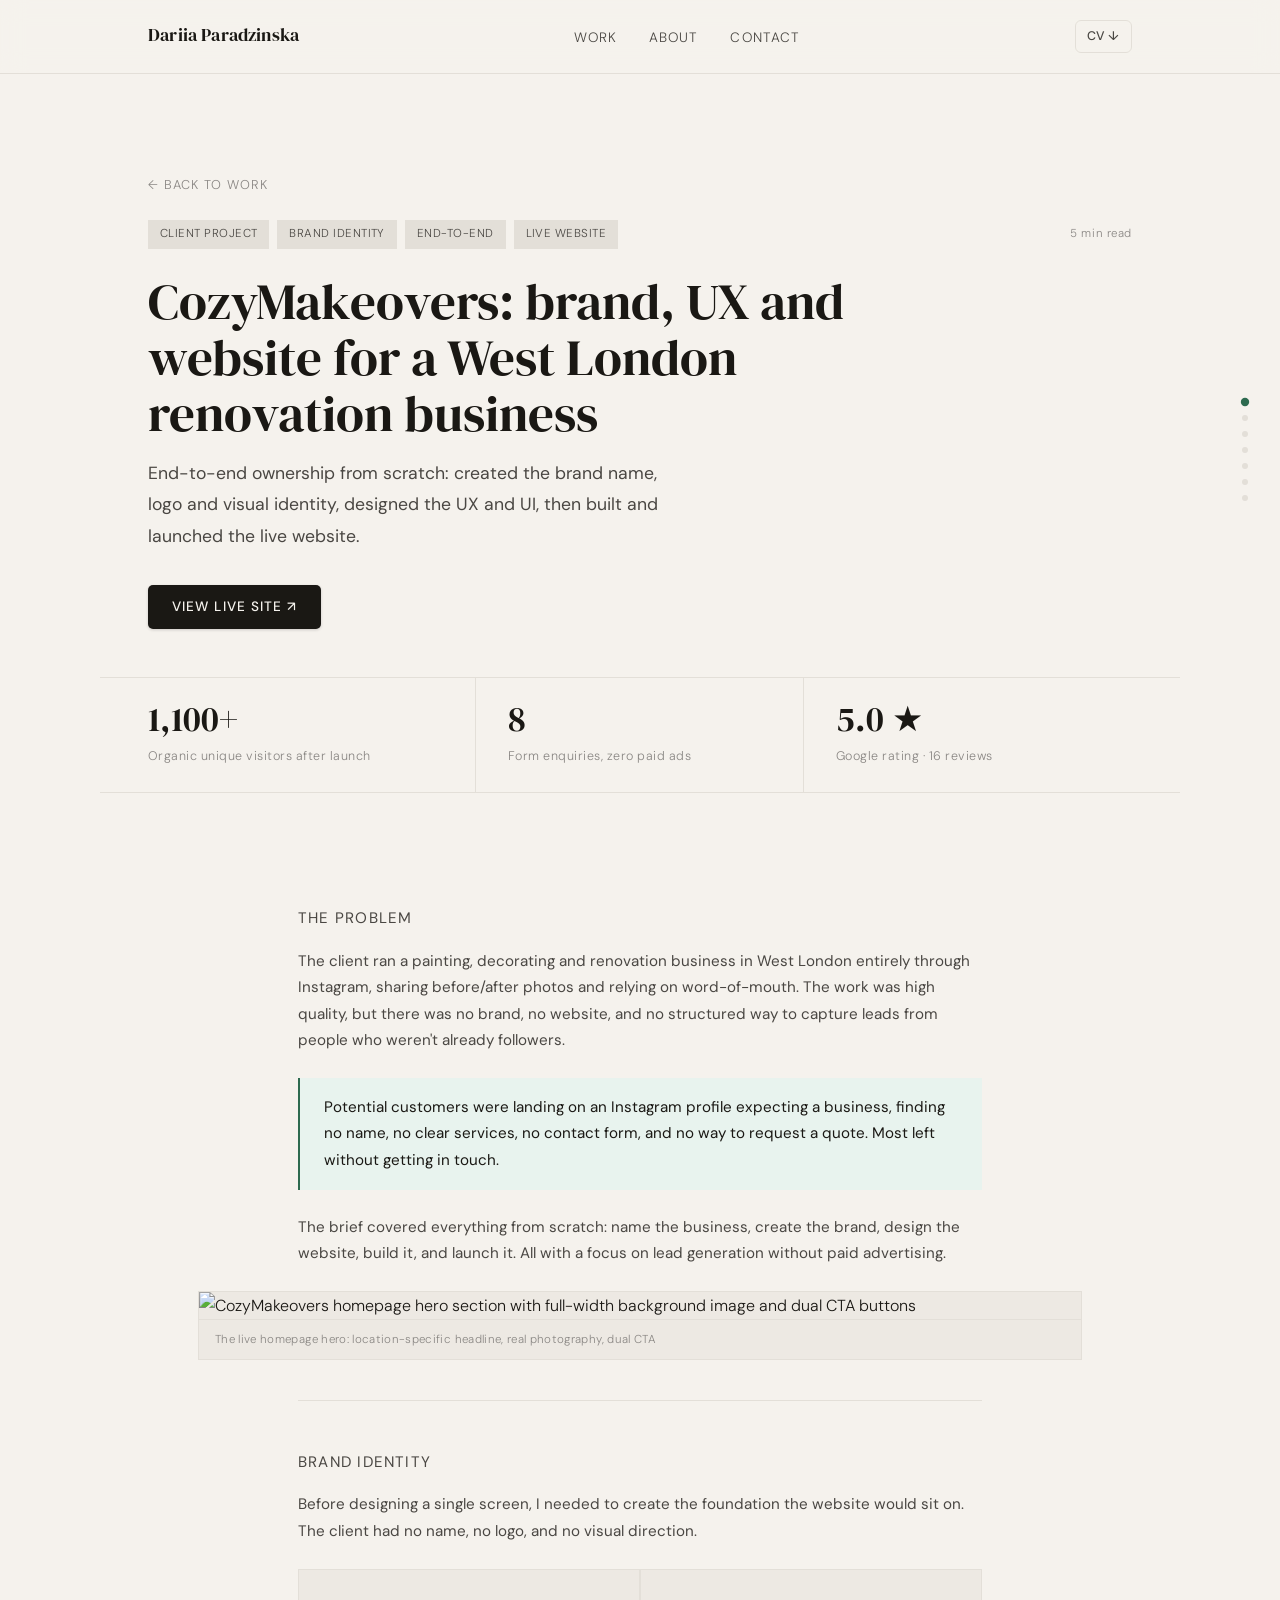
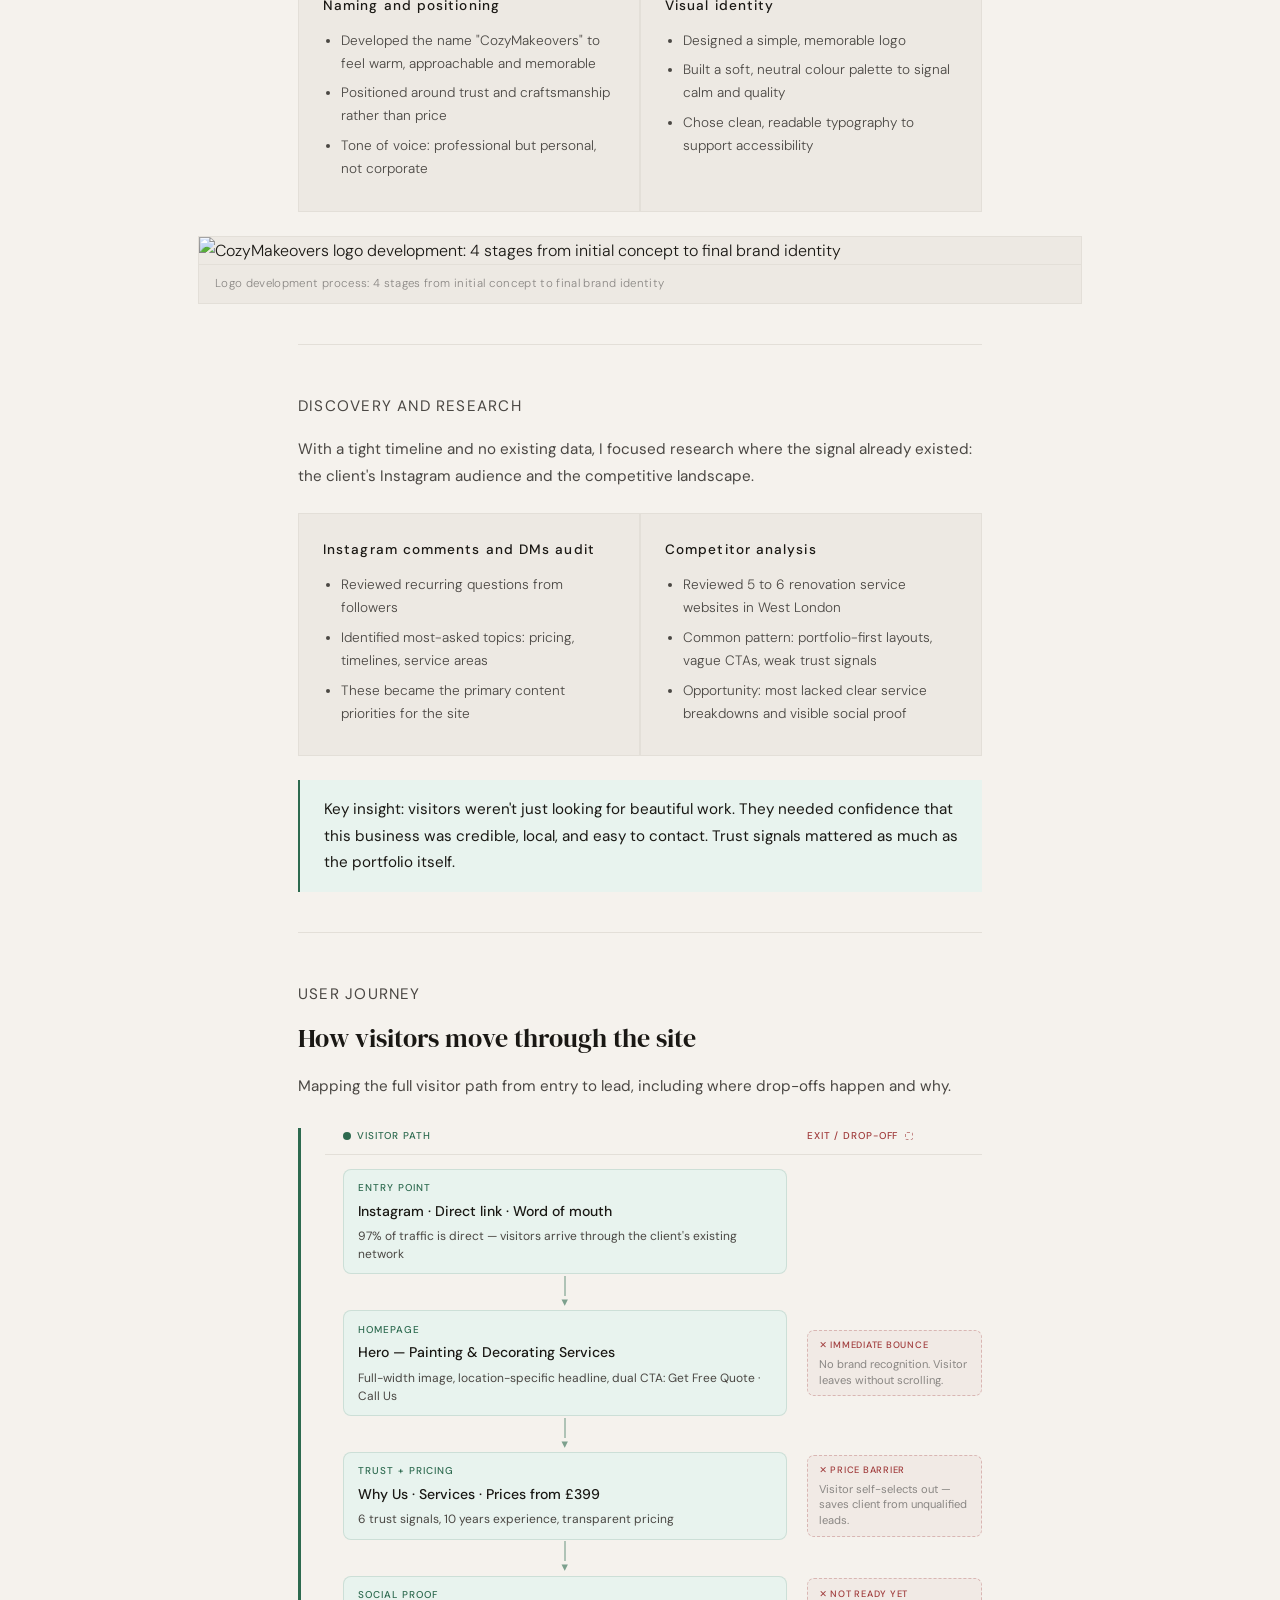
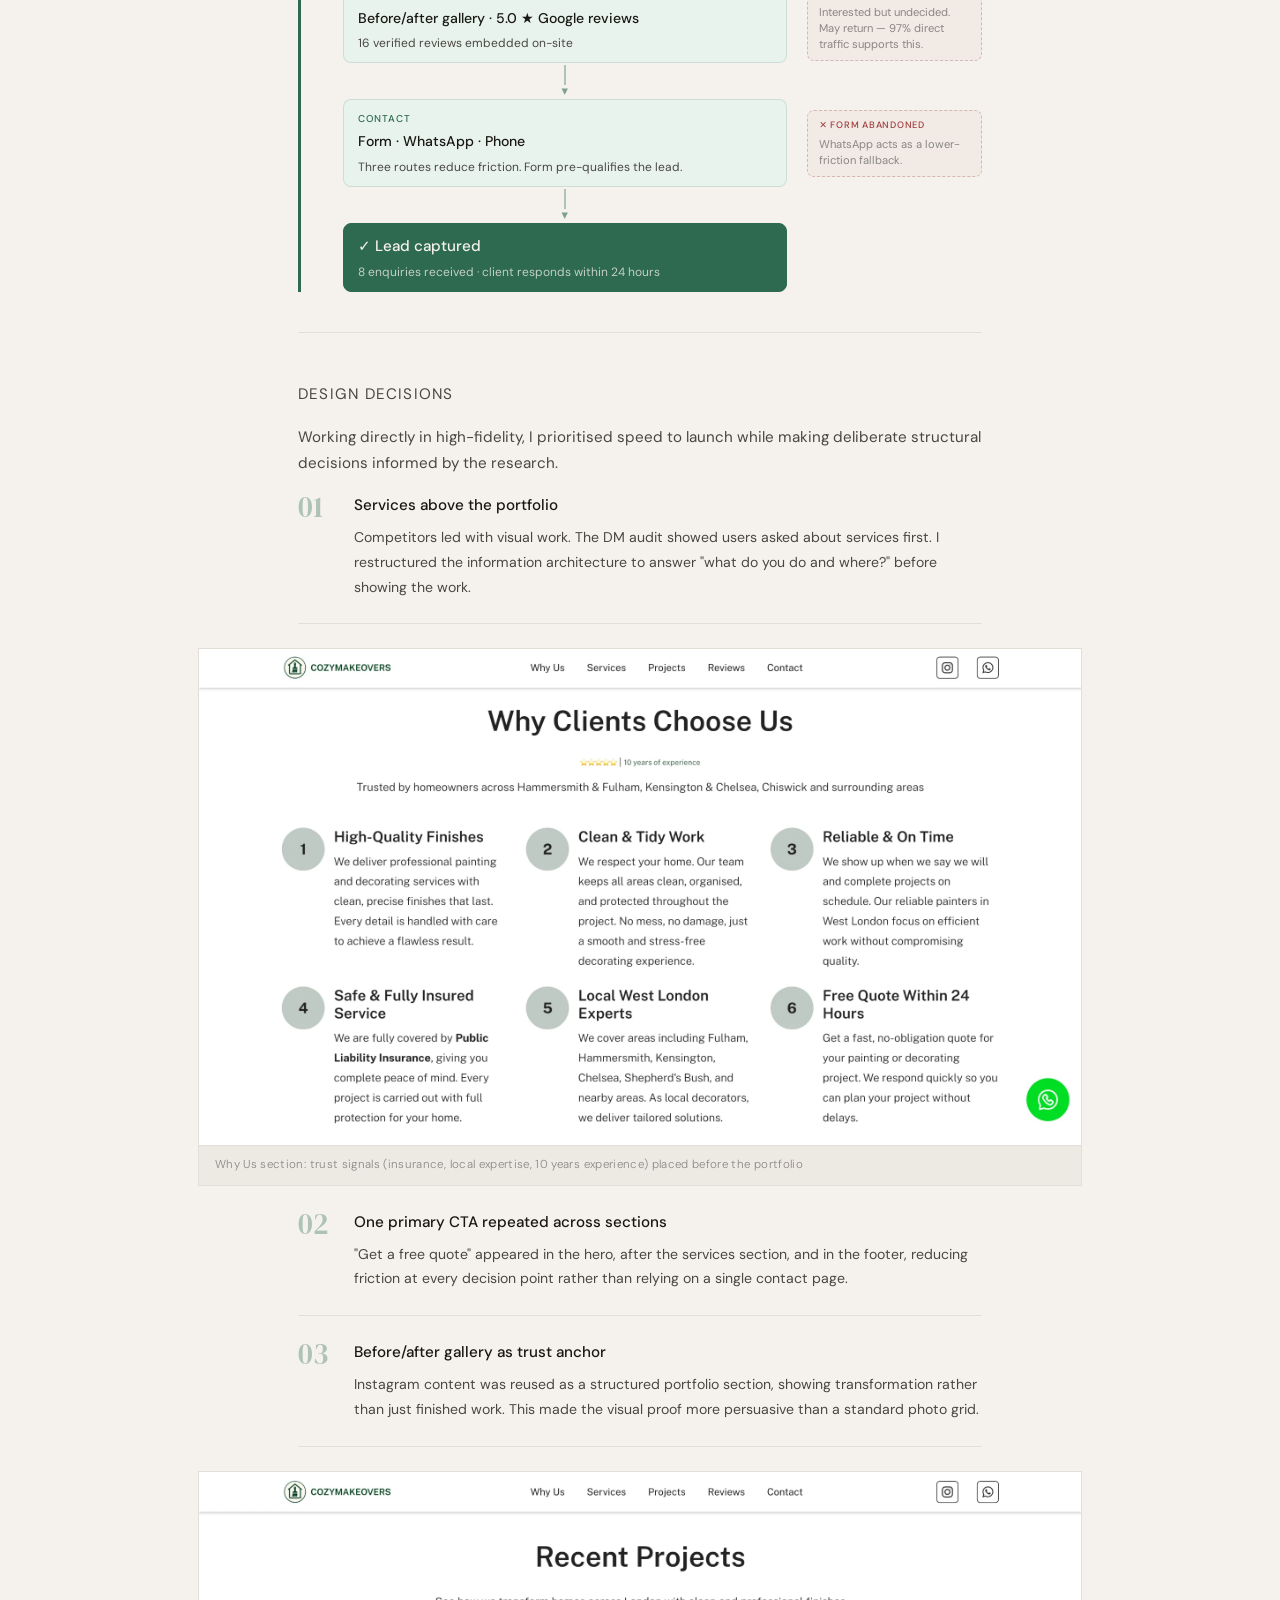
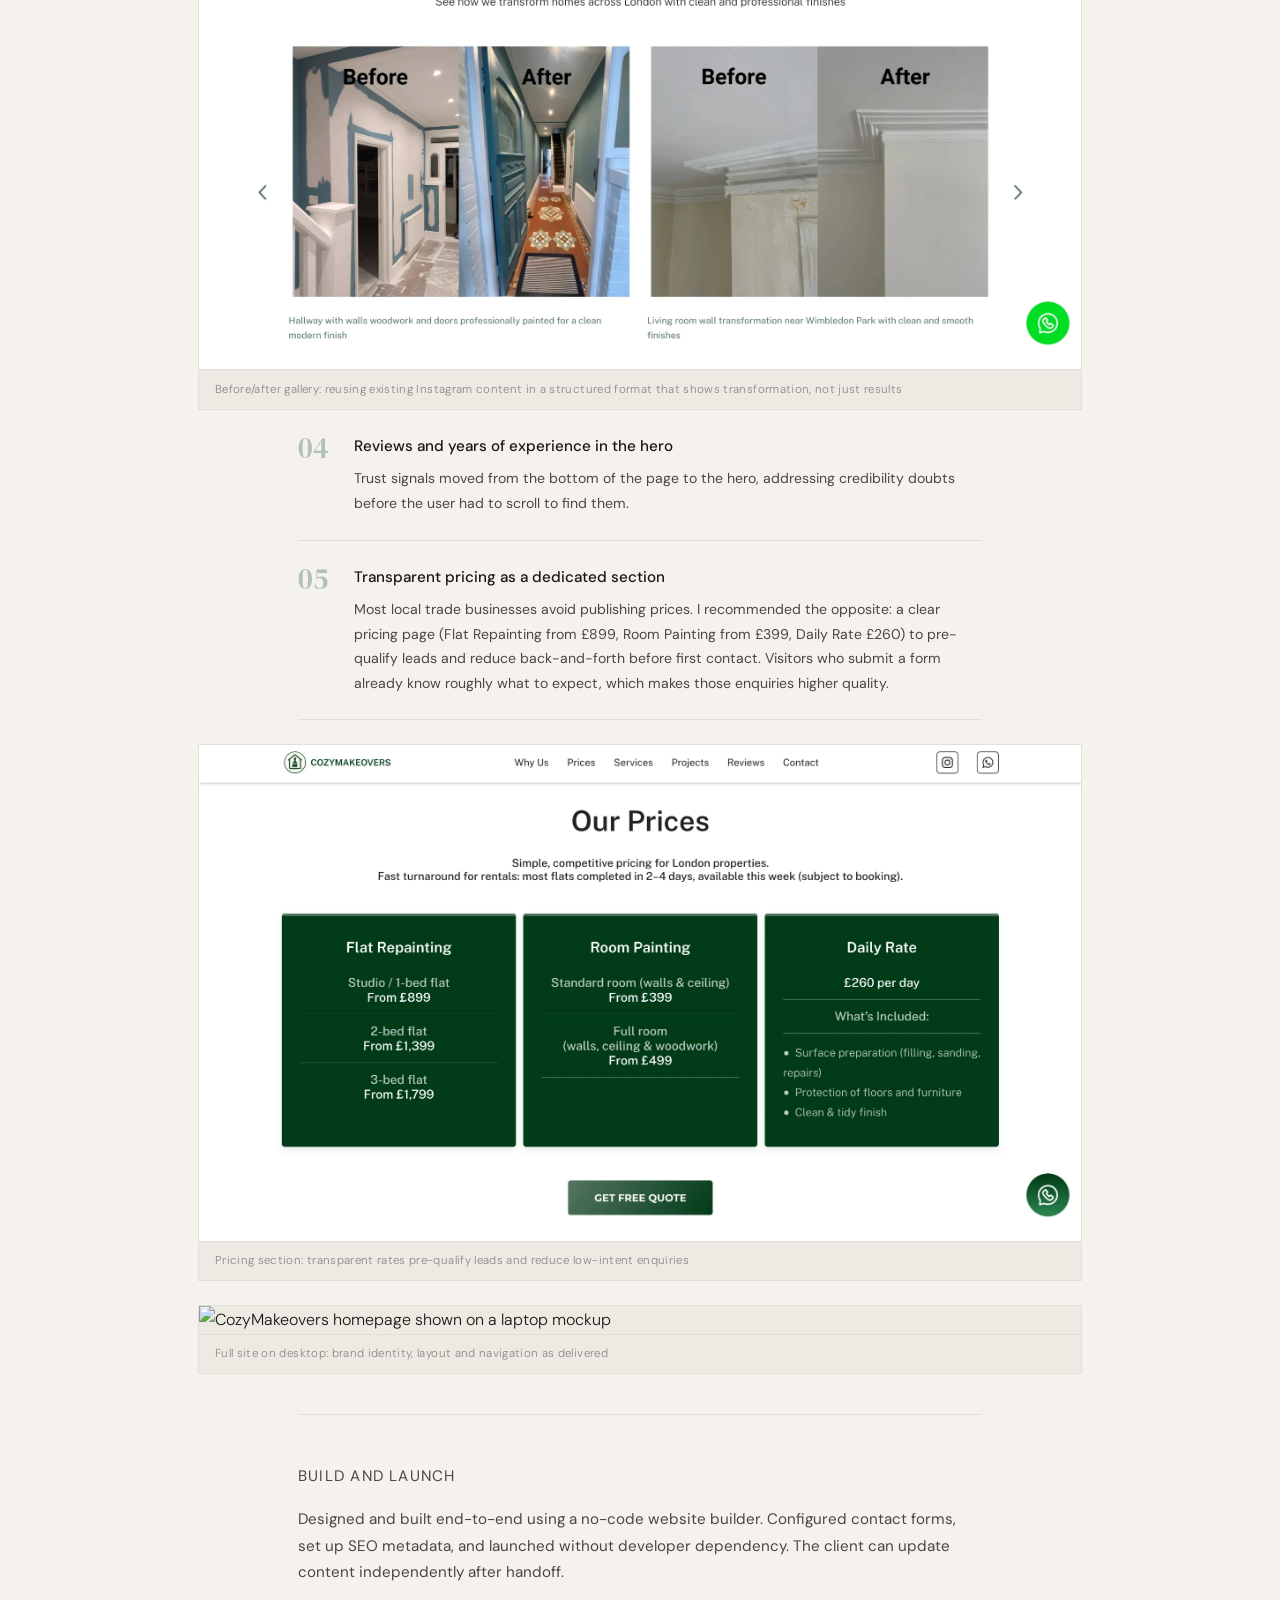
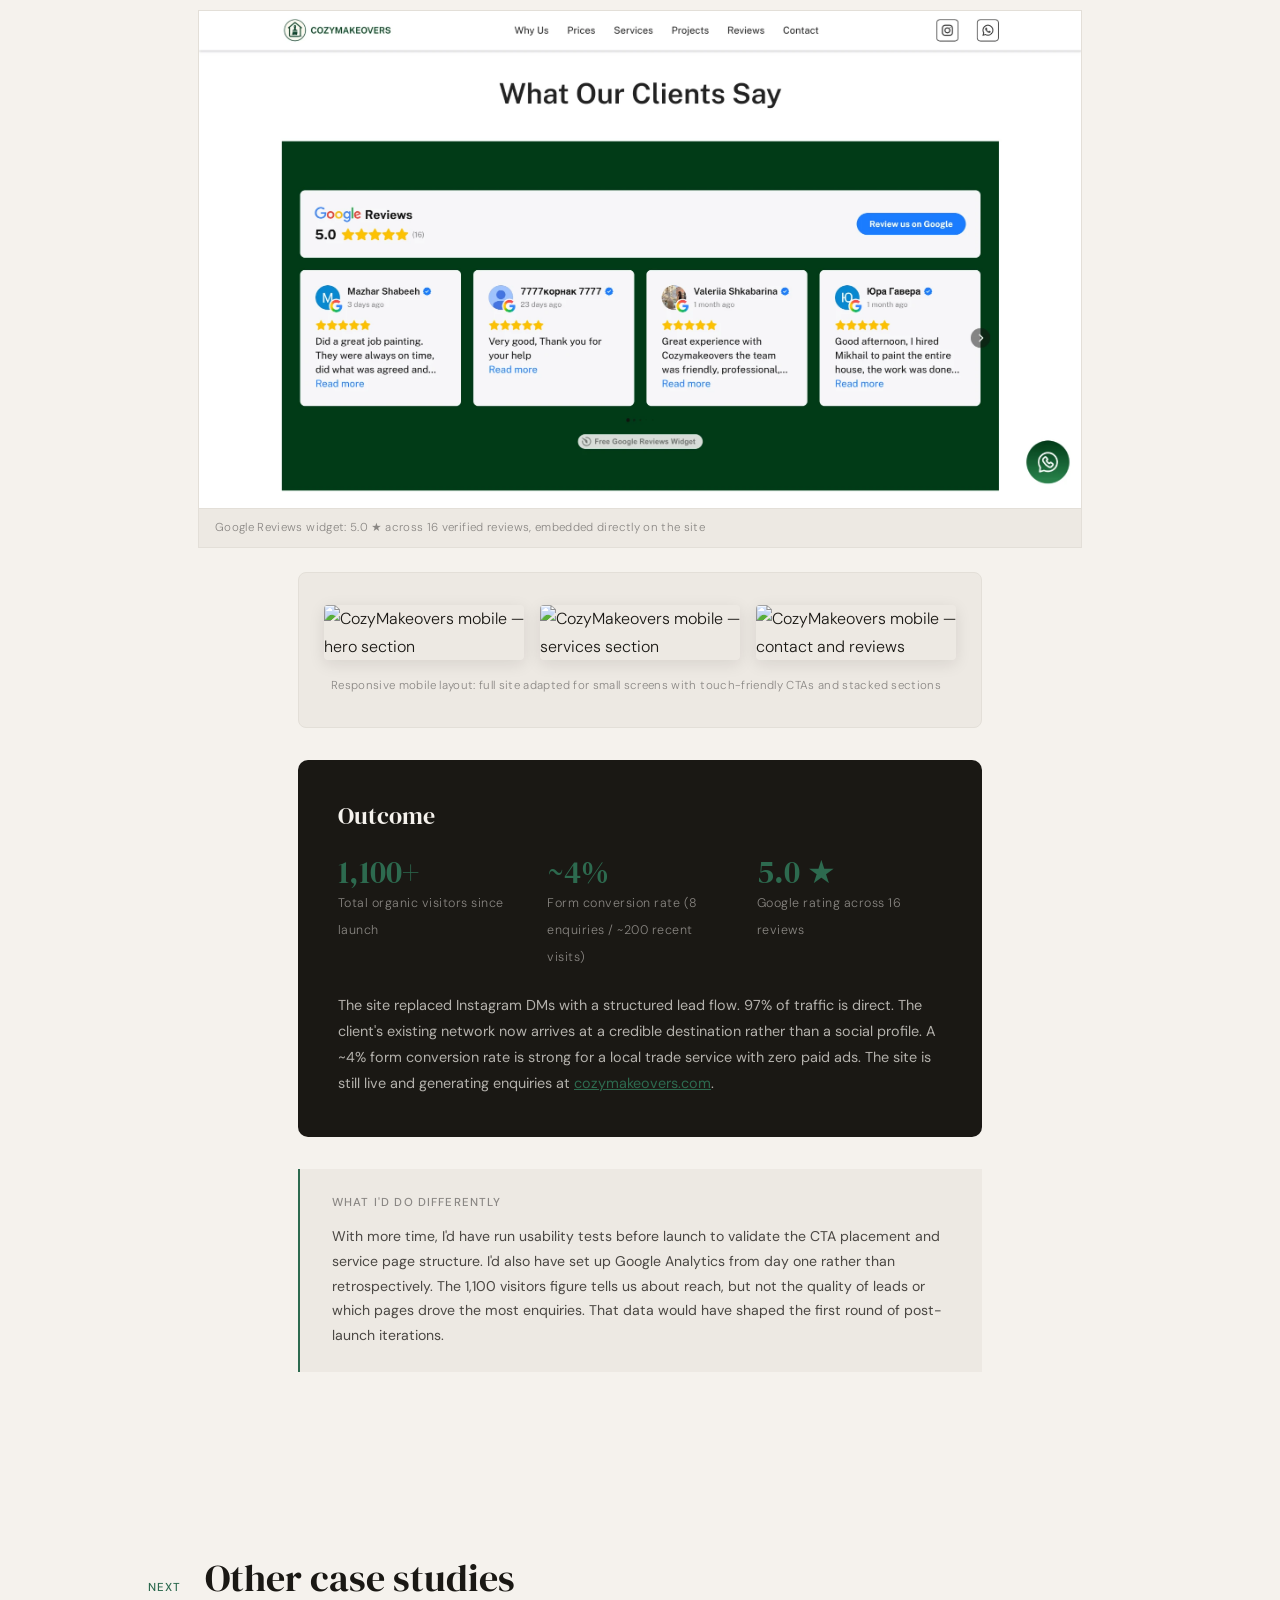
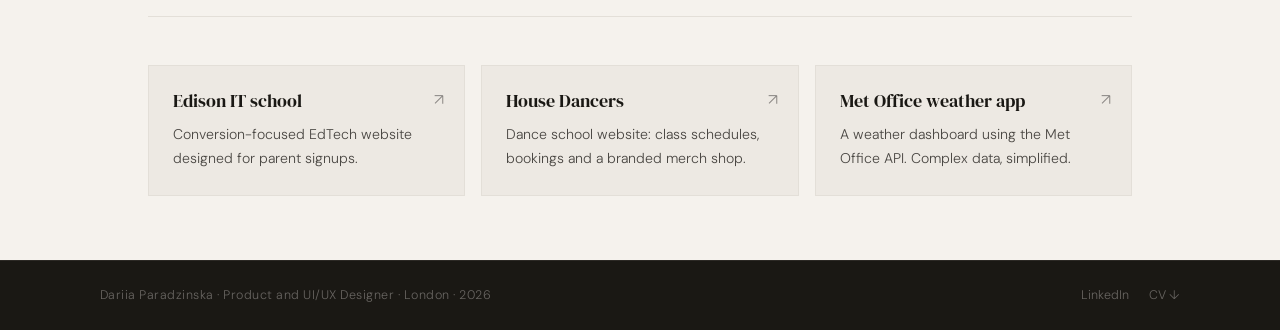
==== projects/cozymakeovers.html @ b2b270d3 "Initial commit" ====
<!doctype html>
<html lang="en">
  <head>
    <meta charset="UTF-8" />
    <meta name="viewport" content="width=device-width, initial-scale=1.0" />
    <meta
      name="description"
      content="Case study for CozyMakeovers: brand identity, UX, UI, and live website for a West London renovation business."
    />
    <title>CozyMakeovers · Dariia Paradzinska</title>
    <meta property="og:type" content="article" />
    <meta
      property="og:url"
      content="https://dariiaparadzinska.com/projects/cozymakeovers.html"
    />
    <meta property="og:title" content="CozyMakeovers · Dariia Paradzinska" />
    <meta
      property="og:description"
      content="Brand identity, UX and live website for a West London renovation business. 1,100+ organic visitors, 8 enquiries, zero paid ads."
    />
    <meta
      property="og:image"
      content="https://dariiaparadzinska.com/assets/images/cozymakeovers-cover.png"
    />
    <meta name="twitter:card" content="summary_large_image" />
    <meta name="twitter:title" content="CozyMakeovers · Dariia Paradzinska" />
    <meta
      name="twitter:description"
      content="Brand identity, UX and live website for a West London renovation business. 1,100+ organic visitors, 8 enquiries, zero paid ads."
    />
    <meta
      name="twitter:image"
      content="https://dariiaparadzinska.com/assets/images/cozymakeovers-cover.png"
    />
    <link
      rel="preload"
      href="../assets/fonts/DMSans-Variable.ttf"
      as="font"
      type="font/ttf"
      crossorigin
    />
    <link
      rel="preload"
      href="../assets/fonts/DMSerifDisplay-Regular.ttf"
      as="font"
      type="font/ttf"
      crossorigin
    />
    <link rel="icon" href="../assets/favicon.svg" type="image/svg+xml" />
    <link rel="stylesheet" href="../styles.css" />
  </head>
  <body>
    <div class="nav-shell">
      <nav>
        <a href="../index.html" class="nav-name">Dariia Paradzinska</a>
        <ul class="nav-links">
          <li><a href="../index.html#work">Work</a></li>
          <li><a href="../index.html#about">About</a></li>
          <li><a href="../index.html#contact">Contact</a></li>
        </ul>
        <a href="../assets/Dariia_Paradzinska_CV.pdf" class="nav-cv" download
          >CV ↓</a
        >
        <button class="nav-burger" aria-label="Open menu" aria-expanded="false">
          <span></span><span></span><span></span>
        </button>
      </nav>
      <div class="nav-mobile-menu" aria-hidden="true">
        <a href="../index.html#work">Work</a>
        <a href="../index.html#about">About</a>
        <a href="../index.html#contact">Contact</a>
        <a href="../assets/Dariia_Paradzinska_CV.pdf" download>CV ↓</a>
      </div>
    </div>
    <main>
      <div class="cs-hero">
        <a class="cs-back" href="../index.html#work">← Back to work</a>
        <div class="cs-tags">
          <span class="cs-tag">Client project</span
          ><span class="cs-tag">Brand identity</span
          ><span class="cs-tag">End-to-end</span
          ><span class="cs-tag">Live website</span
          ><span class="cs-read-time">5 min read</span>
        </div>
        <h1>
          CozyMakeovers: brand, UX and website for a West London renovation
          business
        </h1>
        <p class="cs-subtitle">
          End-to-end ownership from scratch: created the brand name, logo and
          visual identity, designed the UX and UI, then built and launched the
          live website.
        </p>
        <div class="page-actions" style="margin-top: 1.5rem">
          <a
            href="https://cozymakeovers.com"
            class="btn btn-primary"
            target="_blank"
            rel="noreferrer"
            >View live site ↗</a
          >
        </div>
      </div>
      <div class="cs-metrics">
        <div class="cs-metric">
          <span class="cs-metric-val">1,100+</span
          ><span class="cs-metric-lab"
            >Organic unique visitors after launch</span
          >
        </div>
        <div class="cs-metric">
          <span class="cs-metric-val">8</span
          ><span class="cs-metric-lab">Form enquiries, zero paid ads</span>
        </div>
        <div class="cs-metric">
          <span class="cs-metric-val">5.0 ★</span
          ><span class="cs-metric-lab">Google rating · 16 reviews</span>
        </div>
      </div>
      <div class="cs-progress">
        <div
          class="cs-progress-dot active"
          data-target="cs-problem"
          data-label="The problem"
        ></div>
        <div
          class="cs-progress-dot"
          data-target="cs-brand"
          data-label="Brand identity"
        ></div>
        <div
          class="cs-progress-dot"
          data-target="cs-discovery"
          data-label="Discovery"
        ></div>
        <div
          class="cs-progress-dot"
          data-target="cs-journey"
          data-label="User journey"
        ></div>
        <div
          class="cs-progress-dot"
          data-target="cs-decisions"
          data-label="Design decisions"
        ></div>
        <div
          class="cs-progress-dot"
          data-target="cs-build"
          data-label="Build"
        ></div>
        <div
          class="cs-progress-dot"
          data-target="cs-outcome"
          data-label="Outcome"
        ></div>
      </div>

      <div class="cs-body">
        <p id="cs-problem" class="cs-section-label">The problem</p>
        <p>
          The client ran a painting, decorating and renovation business in West
          London entirely through Instagram, sharing before/after photos and
          relying on word-of-mouth. The work was high quality, but there was no
          brand, no website, and no structured way to capture leads from people
          who weren't already followers.
        </p>
        <div class="callout">
          <p>
            Potential customers were landing on an Instagram profile expecting a
            business, finding no name, no clear services, no contact form, and
            no way to request a quote. Most left without getting in touch.
          </p>
        </div>
        <p>
          The brief covered everything from scratch: name the business, create
          the brand, design the website, build it, and launch it. All with a
          focus on lead generation without paid advertising.
        </p>
        <figure class="case-study-image">
          <img
            src="../assets/images/cozymakeovers-hero.png"
            loading="lazy"
            alt="CozyMakeovers homepage hero section with full-width background image and dual CTA buttons"
          />
          <figcaption>
            The live homepage hero: location-specific headline, real
            photography, dual CTA
          </figcaption>
        </figure>
        <hr class="cs-divider" />
        <p id="cs-brand" class="cs-section-label">Brand identity</p>
        <p>
          Before designing a single screen, I needed to create the foundation
          the website would sit on. The client had no name, no logo, and no
          visual direction.
        </p>
        <div class="cs-two-col">
          <div class="cs-mini">
            <h4>Naming and positioning</h4>
            <ul>
              <li>
                Developed the name "CozyMakeovers" to feel warm, approachable
                and memorable
              </li>
              <li>
                Positioned around trust and craftsmanship rather than price
              </li>
              <li>Tone of voice: professional but personal, not corporate</li>
            </ul>
          </div>
          <div class="cs-mini">
            <h4>Visual identity</h4>
            <ul>
              <li>Designed a simple, memorable logo</li>
              <li>
                Built a soft, neutral colour palette to signal calm and quality
              </li>
              <li>Chose clean, readable typography to support accessibility</li>
            </ul>
          </div>
        </div>
        <figure class="case-study-image">
          <img
            src="../assets/images/cozymakeovers-brand.png"
            loading="lazy"
            alt="CozyMakeovers logo development: 4 stages from initial concept to final brand identity"
          />
          <figcaption>
            Logo development process: 4 stages from initial concept to final
            brand identity
          </figcaption>
        </figure>
        <hr class="cs-divider" />
        <p id="cs-discovery" class="cs-section-label">Discovery and research</p>
        <p>
          With a tight timeline and no existing data, I focused research where
          the signal already existed: the client's Instagram audience and the
          competitive landscape.
        </p>
        <div class="cs-two-col">
          <div class="cs-mini">
            <h4>Instagram comments and DMs audit</h4>
            <ul>
              <li>Reviewed recurring questions from followers</li>
              <li>
                Identified most-asked topics: pricing, timelines, service areas
              </li>
              <li>These became the primary content priorities for the site</li>
            </ul>
          </div>
          <div class="cs-mini">
            <h4>Competitor analysis</h4>
            <ul>
              <li>
                Reviewed 5 to 6 renovation service websites in West London
              </li>
              <li>
                Common pattern: portfolio-first layouts, vague CTAs, weak trust
                signals
              </li>
              <li>
                Opportunity: most lacked clear service breakdowns and visible
                social proof
              </li>
            </ul>
          </div>
        </div>
        <div class="callout">
          <p>
            Key insight: visitors weren't just looking for beautiful work. They
            needed confidence that this business was credible, local, and easy
            to contact. Trust signals mattered as much as the portfolio itself.
          </p>
        </div>
        <hr class="cs-divider" />
        <p id="cs-journey" class="cs-section-label">User journey</p>
        <h2>How visitors move through the site</h2>
        <p>
          Mapping the full visitor path from entry to lead, including where
          drop-offs happen and why.
        </p>

        <div class="flow-compact">
          <div class="flow-legend">
            <span class="flow-legend-pos">Visitor path</span>
            <span class="flow-legend-neg">Exit / drop-off</span>
          </div>

          <!-- 1. Entry -->
          <div class="flow-node">
            <div class="flow-node-main">
              <span class="flow-node-tag">Entry point</span>
              <h4>Instagram · Direct link · Word of mouth</h4>
              <p>
                97% of traffic is direct — visitors arrive through the client's
                existing network
              </p>
            </div>
            <div></div>
          </div>

          <div class="flow-connector">
            <div class="flow-connector-inner">
              <div class="fc-line"></div>
              <span class="fc-chevron">▾</span>
            </div>
            <div></div>
          </div>

          <!-- 2. Homepage -->
          <div class="flow-node">
            <div class="flow-node-main">
              <span class="flow-node-tag">Homepage</span>
              <h4>Hero — Painting &amp; Decorating Services</h4>
              <p>
                Full-width image, location-specific headline, dual CTA: Get Free
                Quote · Call Us
              </p>
            </div>
            <div class="flow-node-exit">
              <span class="flow-exit-tag">✕ Immediate bounce</span>
              <p>No brand recognition. Visitor leaves without scrolling.</p>
            </div>
          </div>

          <div class="flow-connector">
            <div class="flow-connector-inner">
              <div class="fc-line"></div>
              <span class="fc-chevron">▾</span>
            </div>
            <div></div>
          </div>

          <!-- 3. Trust + Pricing -->
          <div class="flow-node">
            <div class="flow-node-main">
              <span class="flow-node-tag">Trust + Pricing</span>
              <h4>Why Us · Services · Prices from £399</h4>
              <p>6 trust signals, 10 years experience, transparent pricing</p>
            </div>
            <div class="flow-node-exit">
              <span class="flow-exit-tag">✕ Price barrier</span>
              <p>
                Visitor self-selects out — saves client from unqualified leads.
              </p>
            </div>
          </div>

          <div class="flow-connector">
            <div class="flow-connector-inner">
              <div class="fc-line"></div>
              <span class="fc-chevron">▾</span>
            </div>
            <div></div>
          </div>

          <!-- 4. Social proof -->
          <div class="flow-node">
            <div class="flow-node-main">
              <span class="flow-node-tag">Social proof</span>
              <h4>Before/after gallery · 5.0 ★ Google reviews</h4>
              <p>16 verified reviews embedded on-site</p>
            </div>
            <div class="flow-node-exit">
              <span class="flow-exit-tag">✕ Not ready yet</span>
              <p>
                Interested but undecided. May return — 97% direct traffic
                supports this.
              </p>
            </div>
          </div>

          <div class="flow-connector">
            <div class="flow-connector-inner">
              <div class="fc-line"></div>
              <span class="fc-chevron">▾</span>
            </div>
            <div></div>
          </div>

          <!-- 5. Contact -->
          <div class="flow-node">
            <div class="flow-node-main">
              <span class="flow-node-tag">Contact</span>
              <h4>Form · WhatsApp · Phone</h4>
              <p>Three routes reduce friction. Form pre-qualifies the lead.</p>
            </div>
            <div class="flow-node-exit">
              <span class="flow-exit-tag">✕ Form abandoned</span>
              <p>WhatsApp acts as a lower-friction fallback.</p>
            </div>
          </div>

          <div class="flow-connector">
            <div class="flow-connector-inner">
              <div class="fc-line"></div>
              <span class="fc-chevron">▾</span>
            </div>
            <div></div>
          </div>

          <!-- Success -->
          <div class="flow-node fn-success">
            <div class="flow-node-main">
              <h4>✓ Lead captured</h4>
              <p>8 enquiries received · client responds within 24 hours</p>
            </div>
            <div></div>
          </div>
        </div>
        <hr class="cs-divider" />
        <p id="cs-decisions" class="cs-section-label">Design decisions</p>
        <p>
          Working directly in high-fidelity, I prioritised speed to launch while
          making deliberate structural decisions informed by the research.
        </p>
        <div class="decision-block">
          <span class="dec-num">01</span>
          <div class="dec-content">
            <h4>Services above the portfolio</h4>
            <p>
              Competitors led with visual work. The DM audit showed users asked
              about services first. I restructured the information architecture
              to answer "what do you do and where?" before showing the work.
            </p>
          </div>
        </div>
        <figure class="case-study-image">
          <img
            src="../assets/images/cozymakeovers-whyus.png"
            loading="lazy"
            alt="CozyMakeovers Why Clients Choose Us section showing 6 trust points"
          />
          <figcaption>
            Why Us section: trust signals (insurance, local expertise, 10 years
            experience) placed before the portfolio
          </figcaption>
        </figure>
        <div class="decision-block">
          <span class="dec-num">02</span>
          <div class="dec-content">
            <h4>One primary CTA repeated across sections</h4>
            <p>
              "Get a free quote" appeared in the hero, after the services
              section, and in the footer, reducing friction at every decision
              point rather than relying on a single contact page.
            </p>
          </div>
        </div>
        <div class="decision-block">
          <span class="dec-num">03</span>
          <div class="dec-content">
            <h4>Before/after gallery as trust anchor</h4>
            <p>
              Instagram content was reused as a structured portfolio section,
              showing transformation rather than just finished work. This made
              the visual proof more persuasive than a standard photo grid.
            </p>
          </div>
        </div>
        <figure class="case-study-image">
          <img
            src="../assets/images/cozymakeovers-projects.png"
            loading="lazy"
            alt="CozyMakeovers before and after project gallery showing hallway and living room transformations"
          />
          <figcaption>
            Before/after gallery: reusing existing Instagram content in a
            structured format that shows transformation, not just results
          </figcaption>
        </figure>
        <div class="decision-block">
          <span class="dec-num">04</span>
          <div class="dec-content">
            <h4>Reviews and years of experience in the hero</h4>
            <p>
              Trust signals moved from the bottom of the page to the hero,
              addressing credibility doubts before the user had to scroll to
              find them.
            </p>
          </div>
        </div>
        <div class="decision-block">
          <span class="dec-num">05</span>
          <div class="dec-content">
            <h4>Transparent pricing as a dedicated section</h4>
            <p>
              Most local trade businesses avoid publishing prices. I recommended
              the opposite: a clear pricing page (Flat Repainting from £899,
              Room Painting from £399, Daily Rate £260) to pre-qualify leads and
              reduce back-and-forth before first contact. Visitors who submit a
              form already know roughly what to expect, which makes those
              enquiries higher quality.
            </p>
          </div>
        </div>
        <figure class="case-study-image">
          <img
            src="../assets/images/cozymakeovers-pricing.png"
            loading="lazy"
            alt="CozyMakeovers pricing section showing three tiers: Flat Repainting, Room Painting, and Daily Rate"
          />
          <figcaption>
            Pricing section: transparent rates pre-qualify leads and reduce
            low-intent enquiries
          </figcaption>
        </figure>
        <figure class="case-study-image">
          <img
            src="../assets/images/cozymakeovers-cover.png"
            loading="lazy"
            alt="CozyMakeovers homepage shown on a laptop mockup"
          />
          <figcaption>
            Full site on desktop: brand identity, layout and navigation as
            delivered
          </figcaption>
        </figure>
        <hr class="cs-divider" />
        <p id="cs-build" class="cs-section-label">Build and launch</p>
        <p>
          Designed and built end-to-end using a no-code website builder.
          Configured contact forms, set up SEO metadata, and launched without
          developer dependency. The client can update content independently
          after handoff.
        </p>
        <figure class="case-study-image">
          <img
            src="../assets/images/cozymakeovers-reviews.png"
            loading="lazy"
            alt="CozyMakeovers Google Reviews section showing 5.0 stars across 16 reviews"
          />
          <figcaption>
            Google Reviews widget: 5.0 ★ across 16 verified reviews, embedded
            directly on the site
          </figcaption>
        </figure>
        <figure class="mobile-screens">
          <div class="mobile-screens-row">
            <img
              src="../assets/images/cozymakeovers-mobile-1.png"
              loading="lazy"
              alt="CozyMakeovers mobile — hero section"
            />
            <img
              src="../assets/images/cozymakeovers-mobile-2.png"
              loading="lazy"
              alt="CozyMakeovers mobile — services section"
            />
            <img
              src="../assets/images/cozymakeovers-mobile-3.png"
              loading="lazy"
              alt="CozyMakeovers mobile — contact and reviews"
            />
          </div>
          <figcaption>
            Responsive mobile layout: full site adapted for small screens with
            touch-friendly CTAs and stacked sections
          </figcaption>
        </figure>
        <div id="cs-outcome" class="result-block">
          <h3>Outcome</h3>
          <div class="result-grid">
            <div>
              <span class="rg-val">1,100+</span
              ><span class="rg-lab">Total organic visitors since launch</span>
            </div>
            <div>
              <span class="rg-val">~4%</span
              ><span class="rg-lab"
                >Form conversion rate (8 enquiries / ~200 recent visits)</span
              >
            </div>
            <div>
              <span class="rg-val">5.0 ★</span
              ><span class="rg-lab">Google rating across 16 reviews</span>
            </div>
          </div>
          <p>
            The site replaced Instagram DMs with a structured lead flow. 97% of
            traffic is direct. The client's existing network now arrives at a
            credible destination rather than a social profile. A ~4% form
            conversion rate is strong for a local trade service with zero paid
            ads. The site is still live and generating enquiries at
            <a
              href="https://cozymakeovers.com"
              target="_blank"
              rel="noreferrer"
              style="color: var(--accent)"
              >cozymakeovers.com</a
            >.
          </p>
        </div>
        <div class="reflection-block">
          <h4>What I'd do differently</h4>
          <p>
            With more time, I'd have run usability tests before launch to
            validate the CTA placement and service page structure. I'd also have
            set up Google Analytics from day one rather than retrospectively.
            The 1,100 visitors figure tells us about reach, but not the quality
            of leads or which pages drove the most enquiries. That data would
            have shaped the first round of post-launch iterations.
          </p>
        </div>
      </div>

      <div class="page-wrap">
        <div class="section-header">
          <span class="section-num">Next</span>
          <h2>Other case studies</h2>
        </div>
        <div class="project-nav-grid">
          <a class="project-nav-card" href="./edison.html"
            ><h3>Edison IT school</h3>
            <p>
              Conversion-focused EdTech website designed for parent signups.
            </p></a
          >
          <a class="project-nav-card" href="./housedance.html"
            ><h3>House Dancers</h3>
            <p>
              Dance school website: class schedules, bookings and a branded
              merch shop.
            </p></a
          >
          <a class="project-nav-card" href="./weather.html"
            ><h3>Met Office weather app</h3>
            <p>
              A weather dashboard using the Met Office API. Complex data,
              simplified.
            </p></a
          >
        </div>
      </div>
    </main>

    <footer>
      <div class="footer-inner">
        <p>Dariia Paradzinska · Product and UI/UX Designer · London · 2026</p>
        <div class="footer-links">
          <a
            href="https://www.linkedin.com/in/dariia-paradzinska/"
            target="_blank"
            rel="noreferrer"
            >LinkedIn</a
          >
          <a href="../assets/Dariia_Paradzinska_CV.pdf" download>CV ↓</a>
        </div>
      </div>
    </footer>

    <button class="back-to-top" aria-label="Back to top">↑</button>
    <script src="../script.js"></script>
    <script>
      // Case study progress indicator
      const dots = document.querySelectorAll(".cs-progress-dot");

      dots.forEach((dot) => {
        dot.addEventListener("click", () => {
          const target = document.getElementById(dot.dataset.target);
          if (target)
            target.scrollIntoView({ behavior: "smooth", block: "start" });
        });
      });

      const updateProgress = () => {
        const scrollY = window.scrollY + window.innerHeight * 0.35;
        let active = 0;
        dots.forEach((dot, i) => {
          const target = document.getElementById(dot.dataset.target);
          if (
            target &&
            target.getBoundingClientRect().top + window.scrollY <= scrollY
          ) {
            active = i;
          }
        });
        dots.forEach((dot, i) => dot.classList.toggle("active", i === active));
      };

      window.addEventListener("scroll", updateProgress, { passive: true });
      updateProgress();
    </script>
  </body>
</html>
---- styles.css ----
/*
  SELF-HOSTED FONTS — activation steps:
  1. Go to fonts.google.com, download "DM Serif Display" and "DM Sans"
  2. Extract the woff2 files and place them in assets/fonts/:
       DMSerifDisplay-Regular.woff2
       DMSerifDisplay-Italic.woff2
       DMSans[opsz,wght].woff2   (the variable font covers all weights)
  3. Delete the two Google Fonts <link> tags from index.html
  The @font-face rules below are already wired — just add the files.
*/
@font-face {
  font-family: "DM Serif Display";
  src: url("./assets/fonts/DMSerifDisplay-Regular.ttf") format("truetype");
  font-weight: 400;
  font-style: normal;
  font-display: swap;
}
@font-face {
  font-family: "DM Serif Display";
  src: url("./assets/fonts/DMSerifDisplay-Italic.ttf") format("truetype");
  font-weight: 400;
  font-style: italic;
  font-display: swap;
}
@font-face {
  font-family: "DM Sans";
  src: url("./assets/fonts/DMSans-Variable.ttf") format("truetype");
  font-weight: 100 900;
  font-style: normal;
  font-display: swap;
}

*,
*::before,
*::after {
  box-sizing: border-box;
  margin: 0;
  padding: 0;
}

:root {
  --ink: #1a1814;
  --ink-2: #4a4743;
  --ink-3: #8a8784;
  --paper: #f5f2ed;
  --paper-2: #ede9e3;
  --paper-3: #e3dfd8;
  --accent: #2d6a4f;
  --accent-2: #6b3f6e;
  --accent-light: #e8f3ee;
  --accent-2-light: #f4eef4;
  --serif: "DM Serif Display", Georgia, serif;
  --sans: "DM Sans", system-ui, sans-serif;
  --max: 1080px;
  --gap: clamp(1.5rem, 4vw, 3rem);
}

html {
  scroll-behavior: smooth;
}

/* Focus styles — keyboard navigation */
:focus-visible {
  outline: 2px solid var(--accent);
  outline-offset: 3px;
  border-radius: 3px;
}
:focus:not(:focus-visible) {
  outline: none;
}

body {
  font-family: var(--sans);
  background: var(--paper);
  color: var(--ink);
  font-size: 16px;
  line-height: 1.7;
  font-weight: 300;
  overflow-x: hidden;
}

.skip-link {
  position: absolute;
  top: -100%;
  left: 1rem;
  background: var(--ink);
  color: var(--paper);
  padding: 0.5rem 1rem;
  border-radius: 4px;
  font-size: 0.875rem;
  font-weight: 500;
  z-index: 9999;
  text-decoration: none;
  transition: top 0.1s;
}
.skip-link:focus {
  top: 1rem;
}

a {
  color: inherit;
}
img {
  max-width: 100%;
  display: block;
}
code {
  font-family: "Courier New", Courier, monospace;
  font-size: 0.82em;
  background: var(--paper-2);
  border: 1px solid var(--paper-3);
  border-radius: 4px;
  padding: 0.15em 0.45em;
  color: var(--accent);
}

.nav-shell {
  position: sticky;
  top: 0;
  z-index: 100;
  backdrop-filter: blur(12px);
  background: rgba(245, 242, 237, 0.85);
  border-bottom: 1px solid var(--paper-3);
}

nav {
  max-width: var(--max);
  margin: 0 auto;
  padding: 1.25rem var(--gap);
  display: flex;
  justify-content: space-between;
  align-items: center;
  gap: 1rem;
}

.nav-name {
  font-family: var(--serif);
  font-size: 1.1rem;
  color: var(--ink);
  text-decoration: none;
  letter-spacing: 0.01em;
}

.nav-links {
  display: flex;
  gap: 2rem;
  list-style: none;
}

.nav-links a {
  font-size: 0.85rem;
  color: var(--ink-2);
  text-decoration: none;
  letter-spacing: 0.08em;
  text-transform: uppercase;
  transition: color 0.2s;
}

.nav-links a:hover,
.nav-links a[aria-current="page"],
.nav-links a.active {
  color: var(--ink);
  font-weight: 500;
}

.nav-cv {
  font-size: 0.78rem;
  font-weight: 500;
  color: var(--ink-2);
  text-decoration: none;
  letter-spacing: 0.04em;
  text-transform: uppercase;
  border: 1px solid var(--paper-3);
  border-radius: 6px;
  padding: 0.3rem 0.7rem;
  transition:
    color 0.2s,
    border-color 0.2s;
  white-space: nowrap;
}
.nav-cv:hover {
  color: var(--accent);
  border-color: var(--accent);
}

/* Hamburger button */
.nav-burger {
  display: none;
  flex-direction: column;
  justify-content: center;
  gap: 5px;
  width: 32px;
  height: 32px;
  background: none;
  border: none;
  cursor: pointer;
  padding: 4px;
}

.nav-burger span {
  display: block;
  width: 100%;
  height: 1.5px;
  background: var(--ink);
  transition:
    transform 0.22s ease,
    opacity 0.22s ease;
  transform-origin: center;
}

.nav-burger.open span:nth-child(1) {
  transform: translateY(6.5px) rotate(45deg);
}
.nav-burger.open span:nth-child(2) {
  opacity: 0;
}
.nav-burger.open span:nth-child(3) {
  transform: translateY(-6.5px) rotate(-45deg);
}

/* Mobile nav menu */
.nav-mobile-menu {
  display: none;
  flex-direction: column;
  background: rgba(245, 242, 237, 0.98);
  border-top: 1px solid var(--paper-3);
  padding: 1rem var(--gap) 1.5rem;
  gap: 0;
}

.nav-mobile-menu.open {
  display: flex;
}

.nav-mobile-menu a {
  font-size: 1rem;
  color: var(--ink-2);
  text-decoration: none;
  text-transform: uppercase;
  letter-spacing: 0.08em;
  padding: 0.75rem 0;
  border-bottom: 1px solid var(--paper-3);
  transition: color 0.2s;
}

.nav-mobile-menu a:last-child {
  border-bottom: none;
}
.nav-mobile-menu a:hover {
  color: var(--accent);
}

/* Full-width hero wrapper — holds dot grid + cursor glow */
.hero-section {
  max-width: none;
  width: 100%;
  padding-left: 0;
  padding-right: 0;
  position: relative;
  overflow: hidden;
  background-image: radial-gradient(
    circle,
    var(--paper-3) 1px,
    transparent 1px
  );
  background-size: 28px 28px;
}

.hero {
  display: grid;
  grid-template-columns: 1.3fr 1fr;
  max-width: var(--max);
  margin: 0 auto;
  padding: 3rem var(--gap) 3.5rem;
  gap: 4rem;
  align-items: start;
  position: relative;
  z-index: 1;
}

/* Gradient fade from dot grid into the page */
.hero-section::after {
  content: "";
  position: absolute;
  bottom: 0;
  left: 0;
  right: 0;
  height: 100px;
  background: linear-gradient(to bottom, transparent, var(--paper));
  pointer-events: none;
  z-index: 0;
}

.hero-label,
.section-num,
.page-kicker,
.cs-section-label {
  font-size: 0.72rem;
  letter-spacing: 0.08em;
  text-transform: uppercase;
  color: var(--accent);
  font-weight: 500;
}

.hero-label {
  margin-bottom: 1.25rem;
  display: flex;
  align-items: center;
  gap: 0.5rem;
}

.hero-label::before {
  content: "";
  display: inline-block;
  width: 24px;
  height: 1px;
  background: var(--accent);
}

h1,
h2,
h3 {
  font-family: var(--serif);
  font-weight: 400;
  color: var(--ink);
}

h1 {
  font-size: clamp(2.8rem, 5vw, 4.2rem);
  line-height: 1.1;
  margin-bottom: 1.5rem;
}

h1 em {
  font-style: italic;
  color: var(--accent);
}

.hero-desc,
.page-intro,
.work-card p,
.about-right p,
.contact-left p,
.cs-body p,
.cs-mini ul li,
.dec-content p,
.result-block p,
.reflection-block p,
.note {
  color: var(--ink-2);
}

.hero-desc {
  font-size: 1rem;
  font-weight: 400;
  max-width: 460px;
  margin-bottom: 2.5rem;
  line-height: 1.8;
}

.hero-actions,
.page-actions {
  display: flex;
  gap: 1rem;
  flex-wrap: wrap;
  align-items: center;
}

.btn {
  display: inline-block;
  padding: 0.65rem 1.5rem;
  font-family: var(--sans);
  font-size: 0.85rem;
  font-weight: 500;
  letter-spacing: 0.08em;
  text-transform: uppercase;
  text-decoration: none;
  border-radius: 5px;
  transition:
    background 0.2s,
    color 0.2s,
    border-color 0.2s,
    box-shadow 0.2s,
    transform 0.15s;
  cursor: pointer;
  border: none;
}

.btn-primary {
  background: var(--ink);
  color: var(--paper);
  box-shadow: 0 1px 3px rgba(26, 24, 20, 0.18);
}
.btn-primary:hover {
  background: var(--accent);
  box-shadow: 0 4px 16px rgba(45, 106, 79, 0.28);
  transform: translateY(-1px);
}
.btn-primary:active {
  transform: translateY(0);
  box-shadow: 0 1px 3px rgba(26, 24, 20, 0.18);
}

.btn-ghost {
  background: transparent;
  color: var(--ink-2);
  border: 1px solid var(--paper-3);
}
.btn-ghost:hover {
  border-color: var(--ink);
  color: var(--ink);
  background: var(--paper-2);
  transform: translateY(-1px);
}
.btn-ghost:active {
  transform: translateY(0);
  background: var(--paper-3);
}

/* Cursor glow is injected into .hero-section by JS */

/* Cursor glow */
.cursor-glow {
  position: absolute;
  width: 340px;
  height: 340px;
  border-radius: 50%;
  background: radial-gradient(
    circle,
    rgba(120, 170, 140, 0.13),
    transparent 65%
  );
  pointer-events: none;
  transform: translate(-50%, -50%);
  z-index: 0;
  opacity: 0;
  transition: opacity 0.4s ease;
}

/* Tools ticker */
.tools-ticker {
  overflow: hidden;
  width: 100%;
  border: 1px solid var(--paper-3);
  border-radius: 8px;
  background: var(--paper-2);
  padding: 0.65rem 0;
  -webkit-mask-image: linear-gradient(
    to right,
    transparent,
    black 12%,
    black 88%,
    transparent
  );
  mask-image: linear-gradient(
    to right,
    transparent,
    black 12%,
    black 88%,
    transparent
  );
}
.tools-ticker-track {
  display: flex;
  align-items: center;
  gap: 1rem;
  width: max-content;
  animation: tickerScroll 22s linear infinite;
}
.tools-ticker-track span {
  font-size: 0.72rem;
  color: var(--ink-2);
  white-space: nowrap;
  letter-spacing: 0.04em;
}
.tools-ticker-track .t-dot {
  color: var(--accent);
  font-weight: 700;
  font-size: 0.9rem;
}
@keyframes tickerScroll {
  from {
    transform: translateX(0);
  }
  to {
    transform: translateX(-50%);
  }
}

/* Reduced motion */
@media (prefers-reduced-motion: reduce) {
  .tools-ticker-track {
    animation: none;
  }
}

.hero-right {
  display: flex;
  flex-direction: column;
  gap: 1rem;
  position: relative;
  z-index: 1;
  min-width: 0;
  margin-top: 2.5rem;
}
.hero-card {
  background: var(--paper-2);
  border: 1px solid var(--paper-3);
  border-radius: 14px;
  padding: 1.5rem;
  display: flex;
  flex-direction: column;
  gap: 1.25rem;
  will-change: transform;
  transform-style: preserve-3d;
  transition:
    transform 0.7s cubic-bezier(0.23, 1, 0.32, 1),
    box-shadow 0.7s cubic-bezier(0.23, 1, 0.32, 1);
}
.hero-card:hover {
  box-shadow: 0 20px 60px rgba(26, 24, 20, 0.1);
}

.hero-left {
  position: relative;
  z-index: 1;
}

/* Stats block */
.hero-stats-block {
  display: flex;
  flex-direction: column;
  gap: 0;
  padding-bottom: 1.1rem;
  border-bottom: 1px solid var(--paper-3);
}

.hero-stat-item {
  padding: 1rem 0;
  display: flex;
  flex-direction: column;
  gap: 0.4rem;
}

.hero-stat-item + .hero-stat-item {
  border-top: 1px solid var(--paper-3);
}

.stat-plum,
.stat-green {
  color: var(--ink);
}

/* Skill cards */
.skill-cards {
  display: grid;
  grid-template-columns: 1fr 1fr;
  gap: 6px;
}

.skill-card {
  background: var(--paper);
  border: 1px solid var(--paper-3);
  border-radius: 10px;
  padding: 12px 14px;
  transition:
    border-color 0.2s,
    box-shadow 0.2s;
}

.skill-card:hover {
  border-color: var(--ink-3);
  box-shadow: 0 2px 10px rgba(26, 24, 20, 0.06);
}

.skill-icon {
  font-size: 16px;
  color: var(--ink);
  display: block;
  margin-bottom: 7px;
  line-height: 1;
}

.skill-title {
  font-size: 0.78rem;
  font-weight: 500;
  color: var(--ink);
  margin-bottom: 3px;
}

.skill-desc {
  font-size: 0.65rem;
  color: var(--ink-3);
  line-height: 1.5;
  margin: 0;
}

/* Shared small tokens */
.stat-num,
.cs-metric-val,
.rg-val {
  font-family: var(--serif);
  color: var(--ink);
  line-height: 1;
}
.stat-num {
  font-size: 2.2rem;
}
.stat-label,
.cs-metric-lab,
.rg-lab,
.wm-lab,
.contact-link-label,
footer p {
  font-size: 0.78rem;
  color: var(--ink-3);
  letter-spacing: 0.04em;
}

.card-img-placeholder,
.cs-mini,
.avail-card,
.project-nav-card {
  background: var(--paper-2);
  border: 1px solid var(--paper-3);
}

.tool-tag,
.cs-tag {
  font-size: 0.72rem;
  padding: 0.3rem 0.75rem;
  background: var(--paper-3);
  color: var(--ink-2);
  letter-spacing: 0.04em;
  text-transform: uppercase;
}

/* Work tags — dot prefix style (Linear/Raycast) */
.work-tag {
  display: inline-flex;
  align-items: center;
  gap: 5px;
  font-size: 0.68rem;
  font-weight: 400;
  color: var(--ink-2);
  background: var(--paper-2);
  border: 1px solid var(--paper-3);
  padding: 4px 10px;
  border-radius: 20px;
  letter-spacing: 0.01em;
  text-transform: none;
}

.work-tag-dot {
  width: 5px;
  height: 5px;
  border-radius: 50%;
  background: var(--ink-3);
  flex-shrink: 0;
}

.work-tag-dot.accent {
  background: var(--accent);
}

section,
.about-inner,
.contact-inner,
.cs-hero,
.cs-body,
.page-wrap {
  max-width: var(--max);
  margin: 0 auto;
  padding-left: var(--gap);
  padding-right: var(--gap);
}

section {
  padding-top: 5rem;
  padding-bottom: 5rem;
}
.page-wrap {
  padding-top: 6rem;
  padding-bottom: 4rem;
}

.section-header {
  display: flex;
  align-items: baseline;
  gap: 1.5rem;
  margin-bottom: 3rem;
  border-bottom: 1px solid var(--paper-3);
  padding-bottom: 1rem;
}

h2 {
  font-size: clamp(1.8rem, 3vw, 2.5rem);
  line-height: 1.15;
}

h3 {
  font-size: 1.05rem;
  line-height: 1.3;
}

.work-grid {
  display: flex;
  flex-direction: column;
  gap: 3px;
  background: var(--paper-3);
  border: 3px solid var(--paper-3);
  border-radius: 10px;
  overflow: hidden;
}

.work-card {
  background: var(--paper);
  display: flex;
  flex-direction: column;
  text-decoration: none;
  color: inherit;
  position: relative;
  overflow: hidden;
  transition:
    transform 0.2s ease,
    box-shadow 0.2s ease;
}

.work-card:hover {
  transform: translateY(-2px);
  box-shadow:
    0 8px 28px rgba(26, 24, 20, 0.11),
    0 2px 6px rgba(26, 24, 20, 0.06);
  z-index: 1;
}

.card-img-placeholder {
  display: flex;
  flex-direction: column;
  align-items: center;
  justify-content: center;
  gap: 0.4rem;
  padding: 2rem;
  text-align: center;
  min-height: 220px;
  border-bottom: 1.5px solid var(--paper-3);
}

.card-img-wrap {
  position: relative;
  overflow: hidden;
  border-bottom: 1.5px solid var(--paper-3);
  flex-shrink: 0;
}

.card-img {
  width: 100%;
  aspect-ratio: 16 / 9;
  height: auto;
  object-fit: cover;
  object-position: top;
  display: block;
  transition: transform 0.5s ease;
}

.work-card:hover .card-img {
  transform: scale(1.04);
}

/* Hover overlay */
.card-overlay {
  position: absolute;
  inset: 0;
  background: rgba(26, 24, 20, 0.58);
  display: flex;
  align-items: center;
  justify-content: center;
  opacity: 0;
  transition: opacity 0.35s ease;
  pointer-events: none;
}
.card-overlay span {
  color: var(--paper);
  font-size: 0.75rem;
  font-weight: 500;
  letter-spacing: 0.12em;
  text-transform: uppercase;
  transform: translateY(6px);
  transition: transform 0.35s ease;
}
.work-card:hover .card-overlay {
  opacity: 1;
}
.work-card:hover .card-overlay span {
  transform: translateY(0);
}

/* Featured full-width card */
.work-card-featured {
  display: grid;
  grid-template-columns: 1.3fr 1fr;
}
.work-card-featured .card-img-wrap {
  border-bottom: none;
  border-right: 1.5px solid var(--paper-3);
}
.work-card-featured .card-img {
  aspect-ratio: unset;
  height: 100%;
  min-height: 380px;
  object-position: center;
}
.work-card-featured:hover {
  transform: none;
  box-shadow: 0 8px 32px rgba(26, 24, 20, 0.1);
}
.work-card-featured .work-card-body {
  padding: 2rem 2.25rem;
}
.work-card-featured h3 {
  font-size: 1.65rem;
}

/* Sub-grid: 3 smaller cards */
.work-grid-small {
  display: grid;
  grid-template-columns: 1fr 1fr 1fr;
  gap: 3px;
  background: var(--paper-3);
}

/* Stack metrics vertically inside the 3 smaller cards */
.work-grid-small .work-metric {
  flex-direction: column;
  gap: 0.55rem;
}

/* Project-type kicker above h3 */
.work-kicker {
  font-size: 0.68rem;
  font-weight: 500;
  letter-spacing: 0.1em;
  text-transform: uppercase;
  color: var(--accent);
  margin-bottom: -0.1rem;
}

.card-img-placeholder span {
  font-size: 0.8rem;
  color: var(--ink-3);
}
.card-img-hint {
  font-size: 0.7rem !important;
  color: #b6b1ab !important;
  font-family: monospace;
}

.work-card-body {
  padding: 1.5rem 1.75rem;
  display: flex;
  flex-direction: column;
  gap: 0.85rem;
  flex: 1;
}

.work-card-top {
  display: flex;
  justify-content: space-between;
  align-items: flex-start;
}

.work-tags {
  display: flex;
  gap: 0.4rem;
  flex-wrap: wrap;
}
.work-card-aside {
  display: flex;
  flex-direction: column;
  align-items: flex-end;
  gap: 0.2rem;
  flex-shrink: 0;
}
.work-year {
  font-size: 0.68rem;
  color: var(--ink-3);
  letter-spacing: 0.06em;
  line-height: 1;
}
.work-arrow {
  font-size: 1.4rem;
  color: var(--ink-3);
  transition:
    transform 0.2s,
    color 0.2s;
  flex-shrink: 0;
  line-height: 1;
}
.work-card:hover .work-arrow {
  transform: translate(3px, -3px);
  color: var(--accent);
}
.work-card h3 {
  font-size: 1.35rem;
  line-height: 1.25;
}
.work-card p {
  font-size: 0.88rem;
  font-weight: 400;
  line-height: 1.7;
}
.work-metric {
  display: flex;
  gap: 1.25rem;
  flex-wrap: wrap;
  margin-top: auto;
  padding-top: 1rem;
  border-top: 1px solid var(--paper-3);
}
.wm-val {
  font-family: var(--serif);
  font-size: 1.2rem;
  color: var(--accent);
  display: block;
}
.wm-lab {
  display: block;
  font-size: 0.7rem;
  color: var(--ink-3);
  font-weight: 400;
  margin-top: 0.1rem;
}

.about-section {
  background: var(--paper-2);
  /* Override the generic section rule — about uses full-width background */
  max-width: none;
  width: 100%;
  padding-left: 0;
  padding-right: 0;
  padding-top: 0;
  padding-bottom: 0;
}
.about-grid {
  display: grid;
  grid-template-columns: 1.6fr 1fr;
  gap: 4rem;
  align-items: start;
}
.about-inner {
  padding-top: 5rem;
  padding-bottom: 5rem;
}
.about-lead {
  font-family: var(--serif);
  font-size: 1.2rem;
  color: var(--ink);
  line-height: 1.55;
  margin-bottom: 1rem;
  font-weight: 400;
  max-width: 540px;
}
.about-p {
  font-size: 0.9rem;
  font-weight: 400;
  color: var(--ink-2);
  line-height: 1.75;
  margin-bottom: 0.85rem;
  max-width: 540px;
}
.about-p:last-child {
  margin-bottom: 0;
}
.about-right {
  display: flex;
  flex-direction: column;
  gap: 0.75rem;
  min-width: 0;
}

.about-currently {
  font-size: 0.72rem;
  color: var(--ink-3);
  letter-spacing: 0.04em;
  padding: 0 0.25rem;
  margin-top: -0.25rem;
}
.skill-cards-vertical {
  display: grid;
  grid-template-columns: 1fr 1fr;
  gap: 6px;
}
.skill-cards-vertical .skill-card {
  display: flex;
  flex-direction: column;
  align-items: flex-start;
  gap: 0.35rem;
  padding: 0.75rem;
  opacity: 0;
  transform: translateY(14px);
  transition: opacity 0.45s ease, transform 0.45s ease, border-color 0.2s, box-shadow 0.2s;
}
.about-right.visible .skill-cards-vertical .skill-card:nth-child(1) { opacity: 1; transform: translateY(0); transition-delay: 0.1s; }
.about-right.visible .skill-cards-vertical .skill-card:nth-child(2) { opacity: 1; transform: translateY(0); transition-delay: 0.2s; }
.about-right.visible .skill-cards-vertical .skill-card:nth-child(3) { opacity: 1; transform: translateY(0); transition-delay: 0.3s; }
.about-right.visible .skill-cards-vertical .skill-card:nth-child(4) { opacity: 1; transform: translateY(0); transition-delay: 0.4s; }
.about-right.visible .skill-cards-vertical .skill-card:hover {
  transform: translateY(-3px);
  transition-delay: 0s;
  border-color: var(--paper-3);
  box-shadow: 0 8px 24px rgba(26, 24, 20, 0.1);
}
@media (prefers-reduced-motion: reduce) {
  .skill-cards-vertical .skill-card {
    opacity: 1;
    transform: none;
    transition: border-color 0.2s, box-shadow 0.2s;
  }
}

.skill-cards-vertical .skill-card-header {
  display: flex;
  flex-direction: column;
  gap: 0.2rem;
}
.skill-cards-vertical .skill-icon {
  font-size: 18px;
  width: auto;
  height: auto;
  margin-top: 0;
  margin-bottom: 0.15rem;
}

.contact-section {
  background: var(--ink);
  padding-top: clamp(4rem, 7vw, 7rem);
  padding-bottom: clamp(4rem, 7vw, 7rem);
  padding-left: 0;
  padding-right: 0;
  max-width: none;
  width: 100%;
}

/* Work subheading */
#work {
  padding-top: 2.5rem;
}
#work .section-header {
  margin-bottom: 0.5rem;
}
.work-subhead {
  font-size: 0.88rem;
  font-weight: 400;
  color: var(--ink-3);
  margin-bottom: 2.5rem;
}

/* Back to top */
.back-to-top {
  position: fixed;
  bottom: 2rem;
  right: 2rem;
  width: 40px;
  height: 40px;
  border-radius: 50%;
  background: var(--ink);
  color: var(--paper);
  border: none;
  cursor: pointer;
  font-size: 1rem;
  display: flex;
  align-items: center;
  justify-content: center;
  opacity: 0;
  transform: translateY(8px);
  transition:
    opacity 0.3s ease,
    transform 0.3s ease,
    background 0.2s;
  z-index: 200;
  pointer-events: none;
}
.back-to-top.visible {
  opacity: 1;
  transform: translateY(0);
  pointer-events: auto;
}
.back-to-top:hover {
  background: var(--accent);
}

.contact-wrap {
  display: grid;
  grid-template-columns: 1.6fr 1fr;
  gap: clamp(3rem, 6vw, 6rem);
  align-items: start;
  max-width: var(--max);
  margin: 0 auto;
  padding-left: var(--gap);
  padding-right: var(--gap);
}

.contact-main {
  padding: 0;
  display: flex;
  flex-direction: column;
  justify-content: flex-start;
}

.contact-kicker {
  font-size: 0.72rem;
  letter-spacing: 0.08em;
  text-transform: uppercase;
  color: rgba(245, 242, 237, 0.35);
  font-weight: 500;
  margin-bottom: 0.85rem;
  display: flex;
  align-items: center;
  gap: 0.5rem;
}
.contact-kicker::before {
  content: "";
  display: inline-block;
  width: 16px;
  height: 1px;
  background: var(--accent);
}

.contact-heading {
  font-family: var(--serif);
  font-size: clamp(2.2rem, 4vw, 3.2rem);
  font-weight: 400;
  color: #f5f2ed;
  line-height: 1.15;
  margin-bottom: 0.85rem;
}

.contact-desc {
  font-size: 0.88rem;
  font-weight: 400;
  color: rgba(245, 242, 237, 0.65);
  line-height: 1.75;
  margin-bottom: 0.6rem;
}

.contact-trust {
  font-size: 0.82rem;
  color: rgba(245, 242, 237, 0.38);
  line-height: 1.65;
  margin-bottom: 1.75rem;
}

.contact-avail {
  width: fit-content;
  margin-bottom: 1.25rem;
}

.contact-cta {
  align-self: flex-start;
  margin-bottom: 2rem;
}

.contact-email-wrap {
  display: flex;
  flex-direction: column;
  gap: 0.2rem;
  margin-bottom: 1.75rem;
}

.contact-email-label {
  font-size: 0.6rem;
  text-transform: uppercase;
  letter-spacing: 0.1em;
  color: rgba(245, 242, 237, 0.5);
}

.contact-email-plain {
  font-size: 0.9rem;
  color: rgba(245, 242, 237, 0.95);
  text-decoration: none;
  letter-spacing: 0.01em;
  text-underline-offset: 3px;
  transition: text-decoration-color 0.2s;
  text-decoration: underline;
  text-decoration-color: transparent;
  padding: 0.3rem 0;
}
.contact-email-plain:hover {
  text-decoration-color: rgba(245, 242, 237, 0.4);
}
.contact-email-plain:focus-visible {
  outline: 2px solid rgba(245, 242, 237, 0.6);
  outline-offset: 3px;
  border-radius: 2px;
}
.contact-email-wrap:last-child {
  margin-bottom: 0;
}

.contact-links {
  display: flex;
  gap: 0.75rem;
  flex-wrap: wrap;
}

/* Dark contact buttons */
.contact-section .btn-primary {
  background: var(--accent);
  color: #f5f2ed;
  box-shadow: 0 1px 3px rgba(0, 0, 0, 0.25);
}
.contact-section .btn-primary:hover {
  background: var(--accent);
  box-shadow: 0 4px 18px rgba(45, 106, 79, 0.45);
  transform: translateY(-1px);
  opacity: 1;
}
.contact-section .btn-primary:active {
  transform: translateY(0);
  box-shadow: 0 1px 3px rgba(0, 0, 0, 0.25);
}
.contact-section .btn-ghost {
  color: rgba(245, 242, 237, 0.7);
  border-color: rgba(245, 242, 237, 0.2);
  background: transparent;
}
.contact-section .btn-ghost:hover {
  border-color: rgba(245, 242, 237, 0.65);
  color: #f5f2ed;
  background: rgba(245, 242, 237, 0.07);
  transform: translateY(-1px);
}
.contact-section .btn-ghost:active {
  transform: translateY(0);
  background: rgba(245, 242, 237, 0.04);
}

.contact-meta {
  padding: 0;
  display: flex;
  flex-direction: column;
  justify-content: flex-start;
}

.avail-badge {
  display: flex;
  align-items: center;
  gap: 8px;
  padding: 0.75rem 1rem;
  border-radius: 8px;
  background: rgba(255, 255, 255, 0.05);
  border: 1px solid rgba(245, 242, 237, 0.1);
  margin-bottom: 4px;
}

.avail-badge span:last-child {
  font-size: 0.78rem;
  color: #f5f2ed;
  font-weight: 400;
}

/* avail-badge in About section — light version */
.about-right .avail-badge {
  background: rgba(45, 106, 79, 0.08);
  border-color: rgba(45, 106, 79, 0.22);
  width: fit-content;
}
.about-right .avail-badge span:last-child {
  color: var(--accent);
}

.avail-dot {
  width: 6px;
  height: 6px;
  border-radius: 50%;
  background: #4ade80;
  flex-shrink: 0;
  animation: pulse 2s infinite;
}

@keyframes pulse {
  0%,
  100% {
    opacity: 1;
  }
  50% {
    opacity: 0.35;
  }
}

.contact-detail-group {
  border-top: 1px solid rgba(245, 242, 237, 0.1);
}

.contact-detail-row {
  display: flex;
  flex-direction: column;
  gap: 3px;
  padding: 0.85rem 0;
  border-bottom: 1px solid rgba(245, 242, 237, 0.1);
}

.contact-meta-link {
  color: rgba(245, 242, 237, 0.85);
  text-decoration: none;
  text-underline-offset: 3px;
  transition: color 0.2s;
}
.contact-meta-link:hover {
  color: #f5f2ed;
  text-decoration: underline;
  text-decoration-color: rgba(245, 242, 237, 0.35);
}
.contact-meta-link:focus-visible {
  outline: 2px solid rgba(245, 242, 237, 0.6);
  outline-offset: 3px;
  border-radius: 2px;
}

.contact-detail-label {
  font-size: 0.62rem;
  text-transform: uppercase;
  letter-spacing: 0.1em;
  color: rgba(245, 242, 237, 0.5);
}

.contact-detail-val {
  font-size: 0.88rem;
  color: rgba(245, 242, 237, 0.85);
}

footer {
  background: var(--ink);
  border-top: 1px solid rgba(245, 242, 237, 0.08);
  padding: 1.5rem var(--gap);
}
.footer-inner {
  max-width: var(--max);
  margin: 0 auto;
  display: flex;
  justify-content: space-between;
  align-items: center;
  gap: 1rem;
}
footer p,
footer a {
  color: rgba(245, 242, 237, 0.35);
  font-size: 0.78rem;
  text-decoration: none;
}
.footer-links {
  display: flex;
  gap: 1.25rem;
  align-items: center;
  flex-shrink: 0;
}
.footer-links a {
  transition: color 0.2s;
}
.footer-links a:hover {
  color: rgba(245, 242, 237, 0.75);
}

.page-kicker {
  margin-bottom: 1rem;
}
.page-title {
  max-width: 840px;
  margin-bottom: 1rem;
}
.page-intro {
  max-width: 700px;
  font-size: 1rem;
  line-height: 1.85;
  margin-bottom: 1.5rem;
}
.page-grid {
  display: grid;
  grid-template-columns: 1.4fr 0.8fr;
  gap: 2rem;
  margin-top: 2rem;
}
.project-nav-grid {
  display: grid;
  grid-template-columns: repeat(3, 1fr);
  gap: 1rem;
  margin-top: 2rem;
}
.project-nav-card {
  padding: 1.5rem;
  display: flex;
  flex-direction: column;
  gap: 0.4rem;
  text-decoration: none;
  position: relative;
  transition:
    border-color 0.2s,
    box-shadow 0.2s;
}
.project-nav-card::after {
  content: "↗";
  position: absolute;
  top: 1.25rem;
  right: 1.25rem;
  font-size: 1rem;
  color: var(--ink-3);
  transition:
    color 0.2s,
    transform 0.2s;
}
.project-nav-card:hover {
  border-color: var(--ink-3);
  box-shadow: 0 2px 14px rgba(26, 24, 20, 0.09);
}
.project-nav-card:hover::after {
  color: var(--accent);
  transform: translate(2px, -2px);
}
.project-nav-card h3 {
  font-size: 1.1rem;
  margin-bottom: 0.25rem;
  padding-right: 1.5rem;
}
.project-nav-card p {
  font-size: 0.88rem;
  color: var(--ink-2);
}

.cs-hero {
  padding-top: 6rem;
  padding-bottom: 3rem;
}
.cs-back {
  display: inline-flex;
  align-items: center;
  gap: 0.5rem;
  font-size: 0.8rem;
  text-transform: uppercase;
  letter-spacing: 0.08em;
  color: var(--ink-3);
  text-decoration: none;
  margin-bottom: 1.5rem;
}
.cs-back:hover {
  color: var(--accent);
}
.cs-tags {
  display: flex;
  gap: 0.5rem;
  flex-wrap: wrap;
  align-items: center;
  margin-bottom: 1.5rem;
}
.cs-read-time {
  font-size: 0.72rem;
  color: var(--ink-3);
  letter-spacing: 0.05em;
  margin-left: auto;
  white-space: nowrap;
}
.cs-hero h1 {
  font-size: clamp(2rem, 4vw, 3.2rem);
  margin-bottom: 1rem;
  max-width: 700px;
}
.cs-subtitle {
  font-size: 1.1rem;
  font-weight: 400;
  max-width: 530px;
  margin-bottom: 2rem;
  line-height: 1.8;
  color: var(--ink-2);
}
.cs-metrics {
  display: grid;
  grid-template-columns: repeat(3, 1fr);
  max-width: var(--max);
  margin: 0 auto;
  padding-left: var(--gap);
  padding-right: var(--gap);
  border-top: 1px solid var(--paper-3);
  border-bottom: 1px solid var(--paper-3);
}
.cs-metric {
  padding: 1.5rem 2rem;
  border-right: 1px solid var(--paper-3);
}
.cs-metric:first-child {
  padding-left: 0;
}
.cs-metric:last-child {
  padding-right: 0;
  border-right: none;
}
.cs-metric-val {
  font-size: 2.2rem;
  display: block;
  margin-bottom: 0.25rem;
}
.cs-body {
  max-width: 780px;
  padding-top: 4rem;
  padding-bottom: 4rem;
}
.cs-section-label {
  margin-bottom: 0.5rem;
  margin-top: 3rem;
}
.cs-body h2 {
  font-size: 1.6rem;
  margin-bottom: 1.25rem;
}
.cs-body p {
  font-size: 0.95rem;
  font-weight: 400;
  line-height: 1.75;
  margin-bottom: 1rem;
}
.callout {
  border-left: 2px solid var(--accent);
  padding: 1rem 1.5rem;
  background: var(--accent-light);
  margin: 1.5rem 0;
}
.callout p {
  margin: 0;
  font-size: 0.95rem;
  color: var(--ink);
}
.cs-two-col {
  display: grid;
  grid-template-columns: 1fr 1fr;
  background: var(--paper-3);
  margin: 1.5rem 0;
}
.cs-mini {
  padding: 1.5rem;
}
.cs-mini h4 {
  font-size: 0.85rem;
  font-weight: 500;
  color: var(--ink);
  margin-bottom: 0.75rem;
  letter-spacing: 0.08em;
}
.cs-mini ul {
  padding-left: 1.1rem;
}
.cs-mini ul li {
  font-size: 0.85rem;
  line-height: 1.7;
  margin-bottom: 0.4rem;
}
.decision-block {
  display: flex;
  gap: 1.5rem;
  margin-bottom: 1.5rem;
  padding-bottom: 1.5rem;
  border-bottom: 1px solid var(--paper-3);
  align-items: flex-start;
}
.decision-block:last-child {
  border-bottom: none;
}
.dec-num {
  font-family: var(--serif);
  font-size: 1.8rem;
  color: var(--accent);
  opacity: 0.35;
  line-height: 1;
  flex-shrink: 0;
  width: 2rem;
}
.dec-content h4 {
  font-size: 0.95rem;
  font-weight: 500;
  color: var(--ink);
  margin-bottom: 0.4rem;
}
.dec-content p {
  font-size: 0.88rem;
  font-weight: 400;
  margin: 0;
}
.img-placeholder {
  background: var(--paper-2);
  border: 1px dashed var(--paper-3);
  display: flex;
  flex-direction: column;
  align-items: center;
  justify-content: center;
  gap: 0.5rem;
  padding: 4rem 2rem;
  margin: 1.5rem 0;
  text-align: center;
}
.img-placeholder span {
  font-size: 0.78rem;
  color: var(--ink-3);
  letter-spacing: 0.04em;
}

/* ── Information Architecture ── */
.ia-wrap {
  margin: 1.75rem 0 2rem;
  border: 1px solid var(--paper-3);
  border-radius: 10px;
  overflow: hidden;
}
.ia-header {
  display: flex;
  align-items: center;
  justify-content: space-between;
  padding: 0.65rem 1rem;
  background: var(--paper-2);
  border-bottom: 1px solid var(--paper-3);
}
.ia-header-title {
  font-size: 0.72rem;
  font-weight: 500;
  text-transform: uppercase;
  letter-spacing: 0.09em;
  color: var(--ink-2);
}
.ia-header-count {
  font-size: 0.68rem;
  color: var(--ink-3);
}
.ia-grid {
  display: grid;
  grid-template-columns: repeat(6, 1fr);
  gap: 1px;
  background: var(--paper-3);
}
.ia-card:nth-child(-n + 2) {
  grid-column: span 3;
}
.ia-card:nth-child(n + 3) {
  grid-column: span 2;
}
.ia-card-items.ia-card-items--2col {
  display: grid;
  grid-template-columns: 1fr 1fr;
  grid-template-rows: repeat(3, auto);
  grid-auto-flow: column;
  gap: 0.35rem 1.5rem;
}
.ia-card {
  background: var(--paper);
  overflow: hidden;
}
.ia-card-label {
  background: var(--accent);
  color: #f5f2ed;
  font-size: 0.7rem;
  font-weight: 500;
  letter-spacing: 0.06em;
  text-transform: uppercase;
  padding: 0.45rem 0.75rem;
}
.ia-card-items {
  background: var(--paper);
  padding: 0.65rem 0.75rem;
  margin: 0;
  list-style: none;
  display: flex;
  flex-direction: column;
  gap: 0.35rem;
}
.ia-card-items li {
  font-size: 0.78rem;
  color: var(--ink-2);
  line-height: 1.4;
  padding-left: 0.65rem;
  position: relative;
}
.ia-card-items li::before {
  content: "·";
  position: absolute;
  left: 0;
  color: var(--accent);
  font-weight: 700;
}
.ia-card-items li span {
  font-size: 0.67rem;
  color: var(--ink-3);
  display: block;
  margin-top: 0.1rem;
}
@media (max-width: 600px) {
  .ia-grid {
    grid-template-columns: 1fr;
  }
  .ia-card:nth-child(-n + 2),
  .ia-card:nth-child(n + 3) {
    grid-column: span 1;
  }
  .ia-card-items.ia-card-items--2col {
    grid-template-columns: 1fr;
    grid-template-rows: none;
    grid-auto-flow: row;
  }
}

.case-study-image {
  width: calc(100% + 200px);
  margin: 1.5rem -100px;
  border: 1px solid var(--paper-3);
  background: var(--paper-2);
  overflow: hidden;
}

.case-study-image img {
  width: 100%;
  height: auto;
  display: block;
}
.case-study-image figcaption {
  font-size: 0.72rem;
  color: var(--ink-3);
  letter-spacing: 0.03em;
  padding: 0.6rem 1rem;
  border-top: 1px solid var(--paper-3);
  background: var(--paper-2);
}
.result-block {
  background: var(--ink);
  color: var(--paper);
  padding: 2.5rem;
  margin: 2rem 0;
  border-radius: 10px;
}
.result-block h3 {
  font-size: 1.5rem;
  color: var(--paper);
  margin-bottom: 1.5rem;
}
.result-grid {
  display: grid;
  grid-template-columns: repeat(3, 1fr);
  gap: 1.5rem;
  margin-bottom: 1.5rem;
}
.rg-val {
  font-size: 2rem;
  color: var(--accent);
  display: block;
}
.rg-lab {
  color: rgba(245, 242, 237, 0.5);
}
.result-block p {
  font-size: 0.9rem;
  font-weight: 400;
  color: rgba(245, 242, 237, 0.7);
  line-height: 1.8;
  margin: 0;
}
.reflection-block {
  background: var(--paper-2);
  padding: 1.5rem 2rem;
  margin: 1.5rem 0;
  border-left: 2px solid var(--accent);
}
.reflection-block h4 {
  font-size: 0.72rem;
  text-transform: uppercase;
  letter-spacing: 0.1em;
  color: var(--ink-3);
  margin-bottom: 0.75rem;
  font-weight: 500;
}
.reflection-block p {
  font-size: 0.88rem;
  margin: 0;
}
.cs-note {
  opacity: 0.6;
  font-size: 0.9em;
}

.cs-divider {
  border: none;
  border-top: 1px solid var(--paper-3);
  margin: 2.5rem 0;
}

/* ── Case study progress indicator ── */
.cs-progress {
  position: fixed;
  right: 2rem;
  top: 50%;
  transform: translateY(-50%);
  display: flex;
  flex-direction: column;
  gap: 10px;
  z-index: 50;
}

.cs-progress-dot {
  position: relative;
  width: 6px;
  height: 6px;
  border-radius: 50%;
  background: var(--paper-3);
  cursor: pointer;
  transition:
    background 0.25s ease,
    transform 0.25s ease;
}

.cs-progress-dot.active {
  background: var(--accent);
  transform: scale(1.4);
}

.cs-progress-dot:hover {
  background: var(--ink-3);
  transform: scale(1.3);
}

.cs-progress-dot.active:hover {
  background: var(--accent);
}

.cs-progress-dot::after {
  content: attr(data-label);
  position: absolute;
  right: calc(100% + 10px);
  top: 50%;
  transform: translateY(-50%);
  background: var(--ink);
  color: var(--paper);
  font-family: var(--sans);
  font-size: 0.68rem;
  font-weight: 400;
  letter-spacing: 0.03em;
  white-space: nowrap;
  padding: 0.3rem 0.6rem;
  border-radius: 4px;
  opacity: 0;
  pointer-events: none;
  transition: opacity 0.15s ease;
}

.cs-progress-dot:hover::after {
  opacity: 1;
}

@media (max-width: 768px) {
  .cs-progress {
    display: none;
  }
}

/* ── User flow diagram (compact timeline) ── */
.flow-compact {
  position: relative;
  margin: 1.75rem 0 2rem;
  padding-left: 1.5rem;
  border-left: 3px solid var(--accent);
  opacity: 1;
}

.flow-node {
  display: grid;
  grid-template-columns: 1fr 175px;
  gap: 1.25rem;
  align-items: center;
  padding: 0 0 0 1.1rem;
  position: relative;
}

/* Arrow connector between nodes */
.flow-connector {
  display: grid;
  grid-template-columns: 1fr 175px;
  gap: 1.25rem;
  padding-left: 1.1rem;
}

.flow-connector-inner {
  display: flex;
  flex-direction: column;
  align-items: center;
  gap: 0;
  padding: 0.1rem 0;
}

.fc-line {
  width: 2px;
  height: 20px;
  background: var(--accent);
  opacity: 0.35;
}

.fc-chevron {
  font-size: 0.8rem;
  color: var(--accent);
  opacity: 0.6;
  line-height: 1;
}

.flow-legend {
  display: grid;
  grid-template-columns: 1fr 175px;
  gap: 1.25rem;
  padding-left: 1.1rem;
  align-items: center;
  margin-bottom: 0.85rem;
  padding-bottom: 0.6rem;
  border-bottom: 1px solid var(--paper-3);
  font-size: 0.62rem;
  text-transform: uppercase;
  letter-spacing: 0.09em;
  font-weight: 500;
}

.flow-legend-pos {
  color: var(--accent);
  display: flex;
  align-items: center;
  gap: 0.4rem;
}

.flow-legend-pos::before {
  content: "";
  display: inline-block;
  width: 8px;
  height: 8px;
  border-radius: 50%;
  background: var(--accent);
}

.flow-legend-neg {
  color: #a03c3c;
  display: flex;
  align-items: center;
  gap: 0.4rem;
}

.flow-legend-neg::after {
  content: "";
  display: inline-block;
  width: 8px;
  height: 8px;
  border-radius: 2px;
  border: 1.5px dashed rgba(160, 60, 60, 0.6);
}

.flow-node-main {
  display: flex;
  flex-direction: column;
  gap: 0.2rem;
  background: var(--accent-light);
  border: 1px solid rgba(45, 106, 79, 0.15);
  border-radius: 8px;
  padding: 0.65rem 0.9rem;
}

.flow-node-tag {
  font-size: 0.62rem;
  text-transform: uppercase;
  letter-spacing: 0.1em;
  color: var(--accent);
  font-weight: 500;
}

.flow-node-main h4 {
  font-size: 0.88rem;
  font-weight: 500;
  color: var(--ink);
  font-family: var(--sans);
  margin: 0.1rem 0 0;
  line-height: 1.4;
}

.flow-node-main p {
  font-size: 0.75rem;
  color: var(--ink-2);
  margin: 0.15rem 0 0;
  line-height: 1.5;
}

.flow-node.fn-success .flow-node-main {
  background: var(--accent);
  border-color: var(--accent);
}

.flow-node.fn-success .flow-node-main h4 {
  color: #f5f2ed;
  font-size: 0.95rem;
}

.flow-node.fn-success .flow-node-main p {
  color: rgba(245, 242, 237, 0.75);
}

.flow-node.fn-success::before {
  background: var(--accent);
  border-color: var(--paper);
}

.flow-node-exit {
  border: 1px dashed rgba(160, 60, 60, 0.3);
  background: rgba(160, 60, 60, 0.04);
  border-radius: 7px;
  padding: 0.45rem 0.7rem;
  width: 175px;
  flex-shrink: 0;
  align-self: center;
}

.flow-exit-tag {
  font-size: 0.58rem;
  text-transform: uppercase;
  letter-spacing: 0.08em;
  color: #a03c3c;
  display: block;
  margin-bottom: 0.2rem;
  font-weight: 500;
}

.flow-node-exit p {
  font-size: 0.7rem;
  color: var(--ink-3);
  margin: 0;
  line-height: 1.4;
}

@media (max-width: 600px) {
  .flow-node,
  .flow-connector {
    grid-template-columns: 1fr;
    gap: 0.6rem;
  }
  .flow-node-exit {
    width: 100%;
  }
  .flow-connector > div:last-child {
    display: none;
  }
}

@media (max-width: 920px) {
  .case-study-image {
    width: 100%;
    margin: 1.5rem 0;
  }
}

/* ── Mobile screens grid ── */
.mobile-screens {
  display: flex;
  flex-direction: column;
  align-items: center;
  gap: 1rem;
  margin: 1.5rem 0;
  padding: 2rem;
  background: var(--paper-2);
  border: 1px solid var(--paper-3);
  border-radius: 8px;
}

.mobile-screens-row {
  display: flex;
  gap: 1rem;
  justify-content: center;
  align-items: flex-start;
  width: 100%;
  padding: 0 1.5rem;
}

.mobile-screens-row img {
  width: 200px;
  flex-shrink: 0;
  height: auto;
  display: block;
  border-radius: 4px;
  box-shadow: 0 4px 16px rgba(26, 24, 20, 0.1);
}

.mobile-screens figcaption {
  text-align: left;
  font-size: 0.72rem;
  color: var(--ink-3);
  letter-spacing: 0.03em;
  width: 100%;
}

@media (max-width: 600px) {
  .mobile-screens {
    padding: 1.25rem 1.25rem 1rem;
    gap: 0.75rem;
  }
  .mobile-screens-row {
    overflow-x: auto;
    scroll-snap-type: x mandatory;
    -webkit-overflow-scrolling: touch;
    justify-content: flex-start;
    padding: 0.25rem 0.5rem 0.75rem;
    gap: 0.75rem;
    /* hide scrollbar visually */
    scrollbar-width: none;
  }
  .mobile-screens-row::-webkit-scrollbar {
    display: none;
  }
  .mobile-screens-row img {
    width: 75vw;
    max-width: 280px;
    scroll-snap-align: center;
  }
}

.fade-up {
  animation: fadeUp 0.7s ease both;
}
.delay-1 {
  animation-delay: 0.1s;
}
.delay-2 {
  animation-delay: 0.22s;
}
.delay-3 {
  animation-delay: 0.34s;
}
.delay-4 {
  animation-delay: 0.46s;
}
@keyframes fadeUp {
  from {
    opacity: 0;
    transform: translateY(24px);
  }
  to {
    opacity: 1;
    transform: translateY(0);
  }
}

.reveal {
  opacity: 0;
  transform: translateY(16px);
  transition:
    opacity 0.5s ease,
    transform 0.5s ease;
}
.reveal.visible {
  opacity: 1;
  transform: translateY(0);
}
.reveal.reveal-d1 {
  transition-delay: 0.15s;
}
.reveal.reveal-d2 {
  transition-delay: 0.3s;
}
.reveal.reveal-d3 {
  transition-delay: 0.45s;
}

@media (max-width: 860px) {
  .project-nav-grid {
    grid-template-columns: 1fr;
  }
}

/* At tablet: all cards go single-column, full content visible */
@media (max-width: 860px) {
  .work-card-featured {
    grid-template-columns: 1fr;
  }
  .work-card-featured .card-img-wrap {
    border-right: none;
    border-bottom: 1.5px solid var(--paper-3);
  }
  .work-card-featured .card-img {
    aspect-ratio: 16 / 9;
    height: auto;
    min-height: unset;
  }
  .work-card-featured .work-card-body {
    padding: 1.5rem 1.75rem;
  }
  .work-card-featured h3 {
    font-size: 1.35rem;
  }
  /* 3 small cards: single column, no empty slots */
  .work-grid-small {
    grid-template-columns: 1fr;
  }
  /* Restore horizontal metric layout on full-width mobile cards */
  .work-grid-small .work-metric {
    flex-direction: row;
    gap: 1.25rem;
  }
}

/* At mobile: 3-col sub-grid collapses to 1-col, all content stays visible */
@media (max-width: 600px) {
  .work-grid-small {
    grid-template-columns: 1fr;
  }
  .work-card-body {
    padding: 1.25rem 1.25rem;
    gap: 0.75rem;
  }
  .work-card h3 {
    font-size: 1.1rem;
    line-height: 1.3;
  }
  /* Stack metrics vertically on single-col mobile too */
  .work-grid-small .work-metric {
    gap: 0.5rem;
  }
}

@media (max-width: 768px) {
  .hero,
  .about-grid,
  .page-grid {
    grid-template-columns: 1fr;
  }
  .skill-cards-vertical {
    grid-template-columns: 1fr 1fr;
    max-width: 480px;
  }
  .hero {
    padding-top: 4rem;
    min-height: auto;
  }
  .hero-right {
    display: flex;
    flex-direction: column;
    gap: 1rem;
  }
  .skill-cards {
    grid-template-columns: 1fr 1fr;
  }
  .nav-links {
    display: none;
  }
  .nav-burger {
    display: flex;
  }
  .contact-wrap {
    grid-template-columns: 1fr;
    gap: 2.5rem;
  }
  .contact-main {
    padding: 0;
    padding-bottom: 2.5rem;
    border-bottom: 1px solid rgba(245, 242, 237, 0.1);
  }
  .contact-meta {
    padding: 0;
  }
  .cs-metrics,
  .result-grid {
    grid-template-columns: 1fr 1fr;
  }
  .cs-metrics > *:last-child:nth-child(odd),
  .result-grid > *:last-child:nth-child(odd) {
    grid-column: 1 / -1;
  }
  .cs-two-col {
    grid-template-columns: 1fr;
  }
  .footer-inner {
    flex-direction: column;
    align-items: flex-start;
  }
}

@media (max-width: 560px) {
  .work-metric,
  .hero-actions,
  .page-actions {
    flex-wrap: wrap;
  }
  .skill-cards {
    grid-template-columns: 1fr 1fr;
  }
  .hero-stats-block {
    gap: 0;
  }
  .cs-metrics,
  .result-grid {
    grid-template-columns: 1fr;
  }
  .cs-metric {
    border-right: none;
    border-bottom: 1px solid var(--paper-3);
  }
  .cs-metric:last-child {
    border-bottom: none;
  }
  .result-block {
    padding: 1.75rem;
  }
}
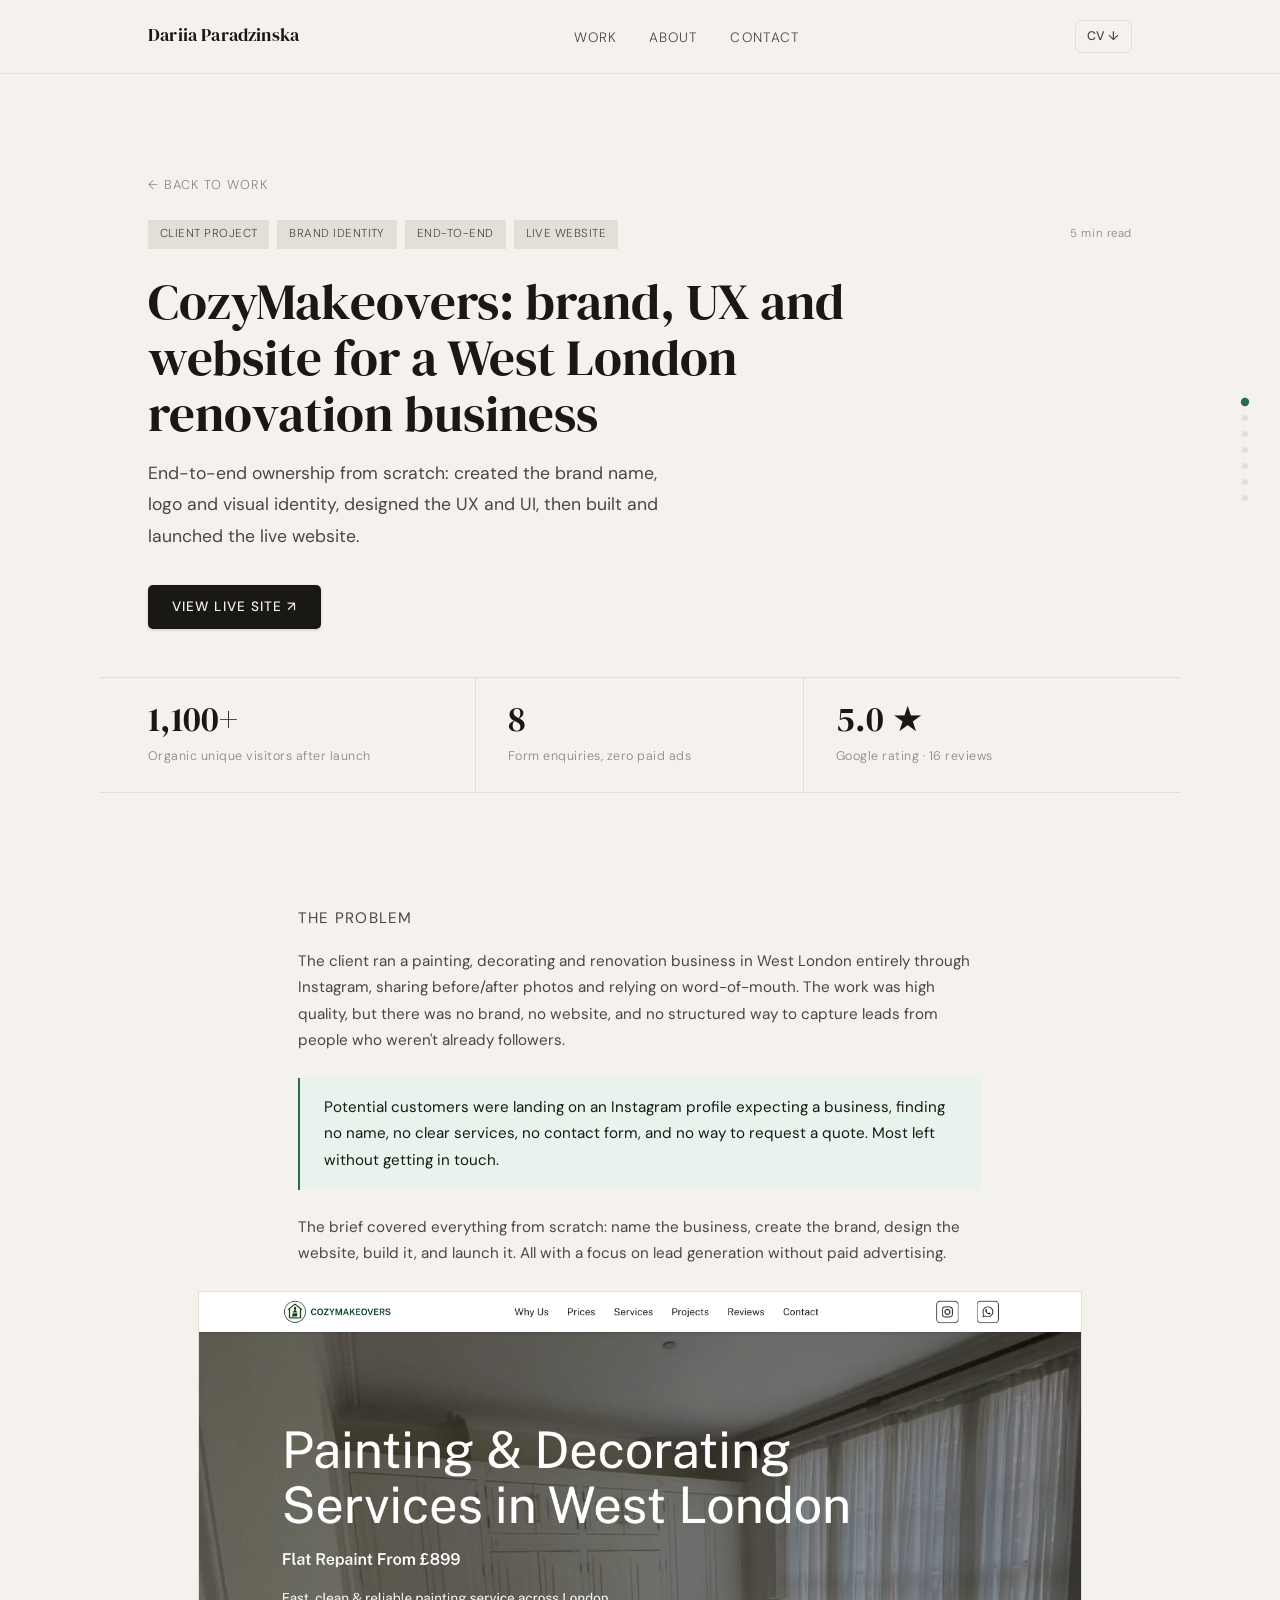
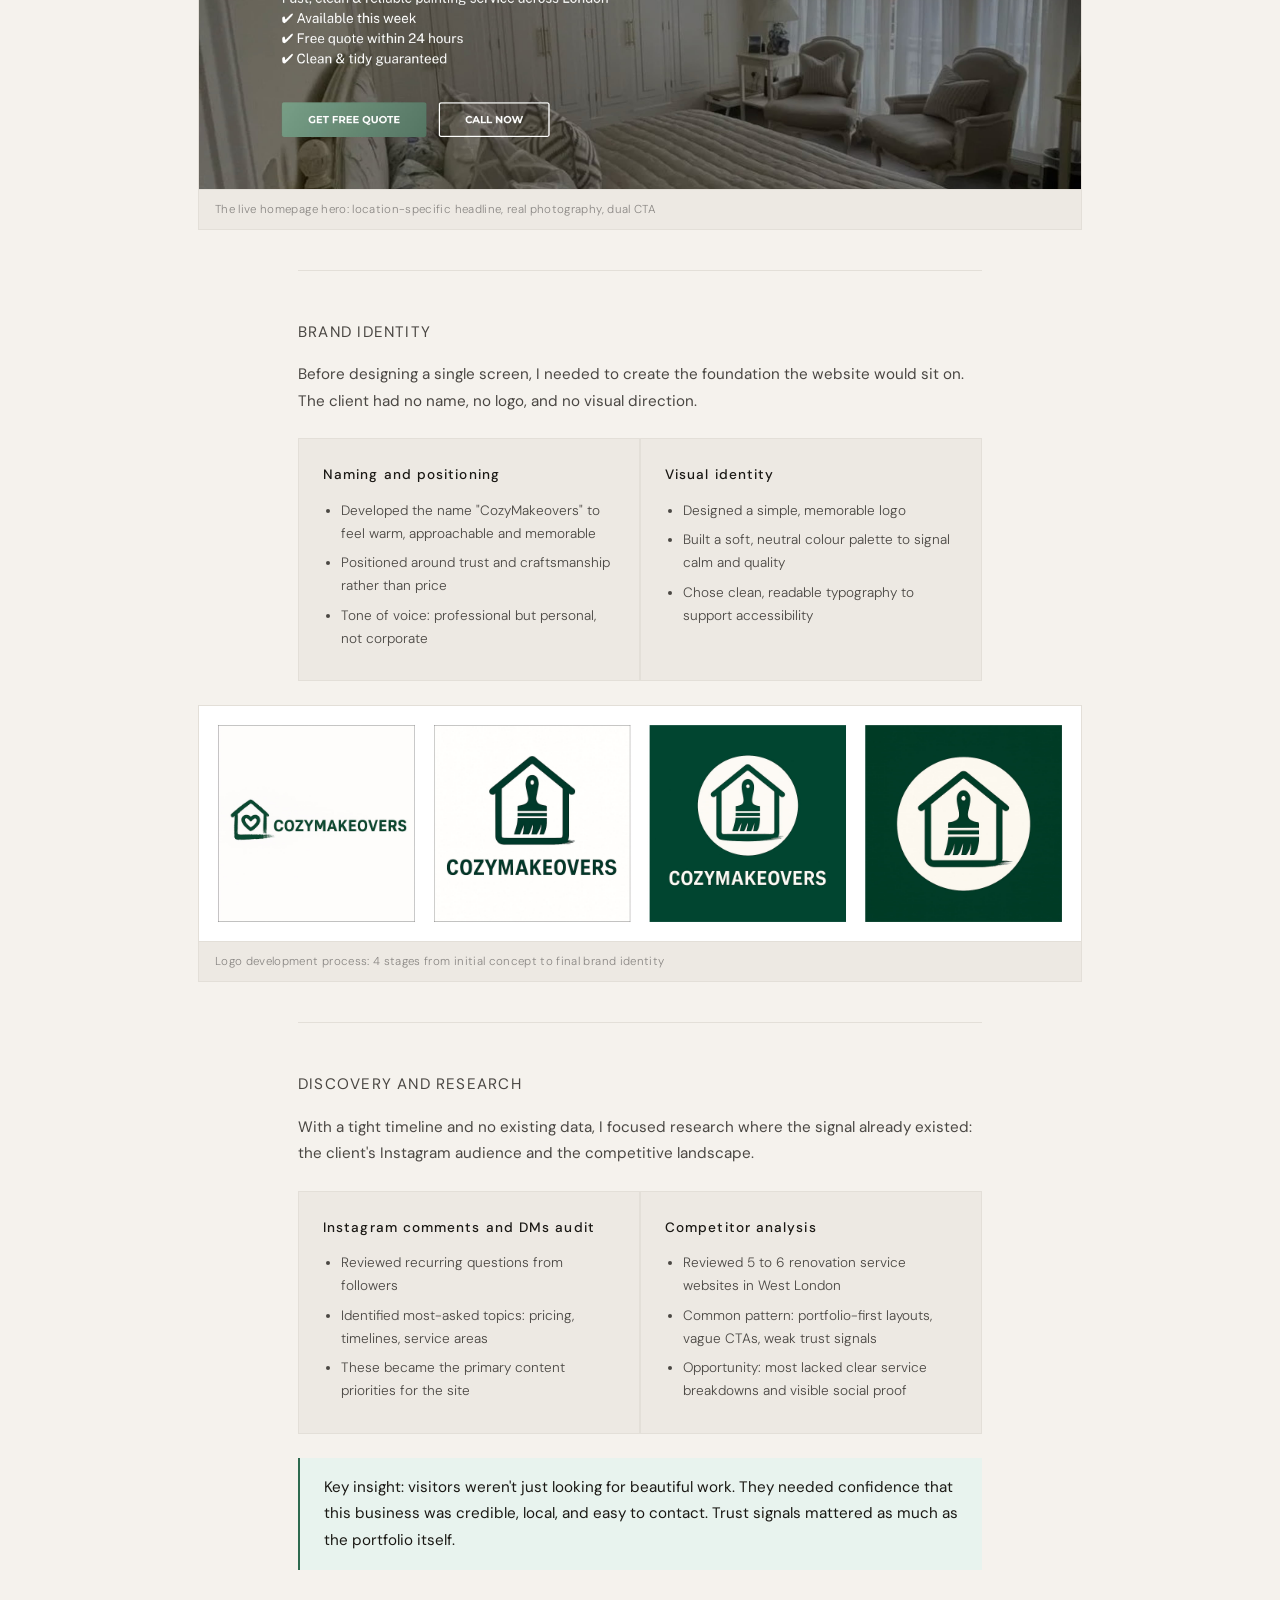
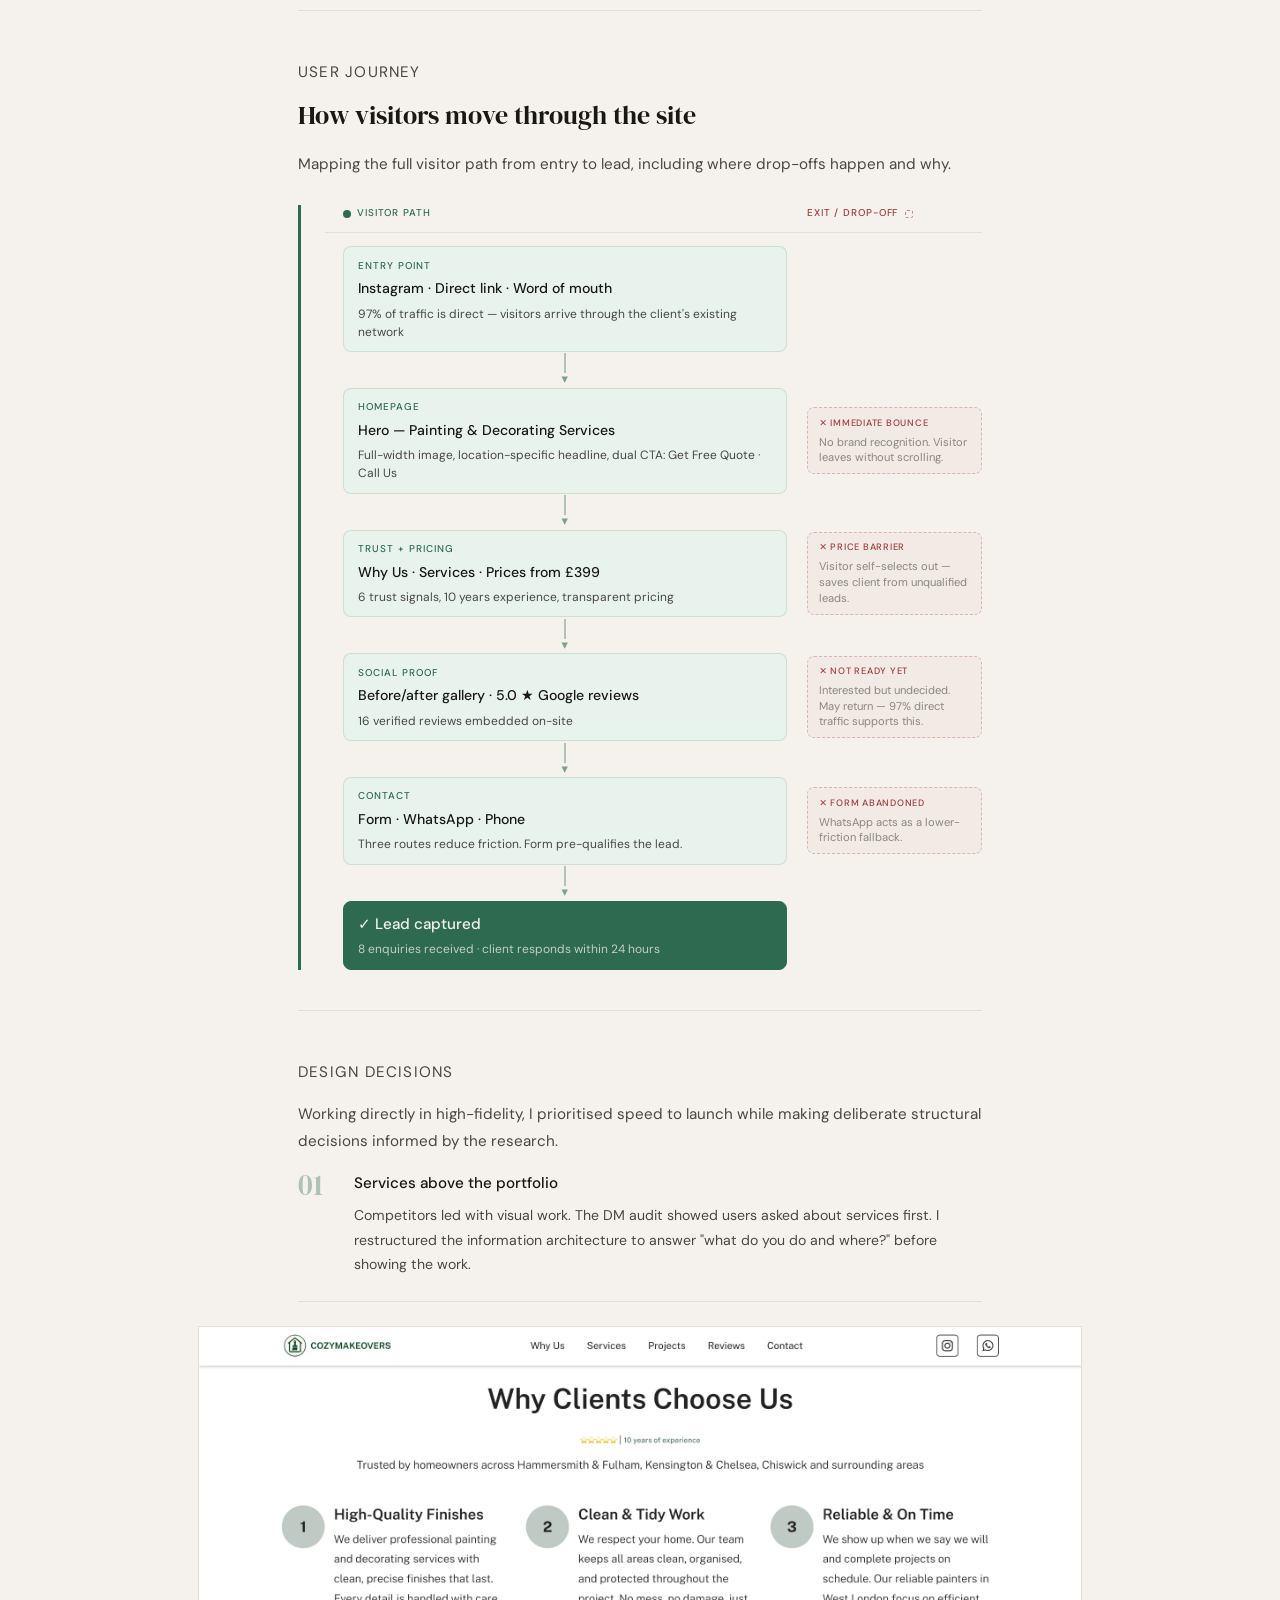
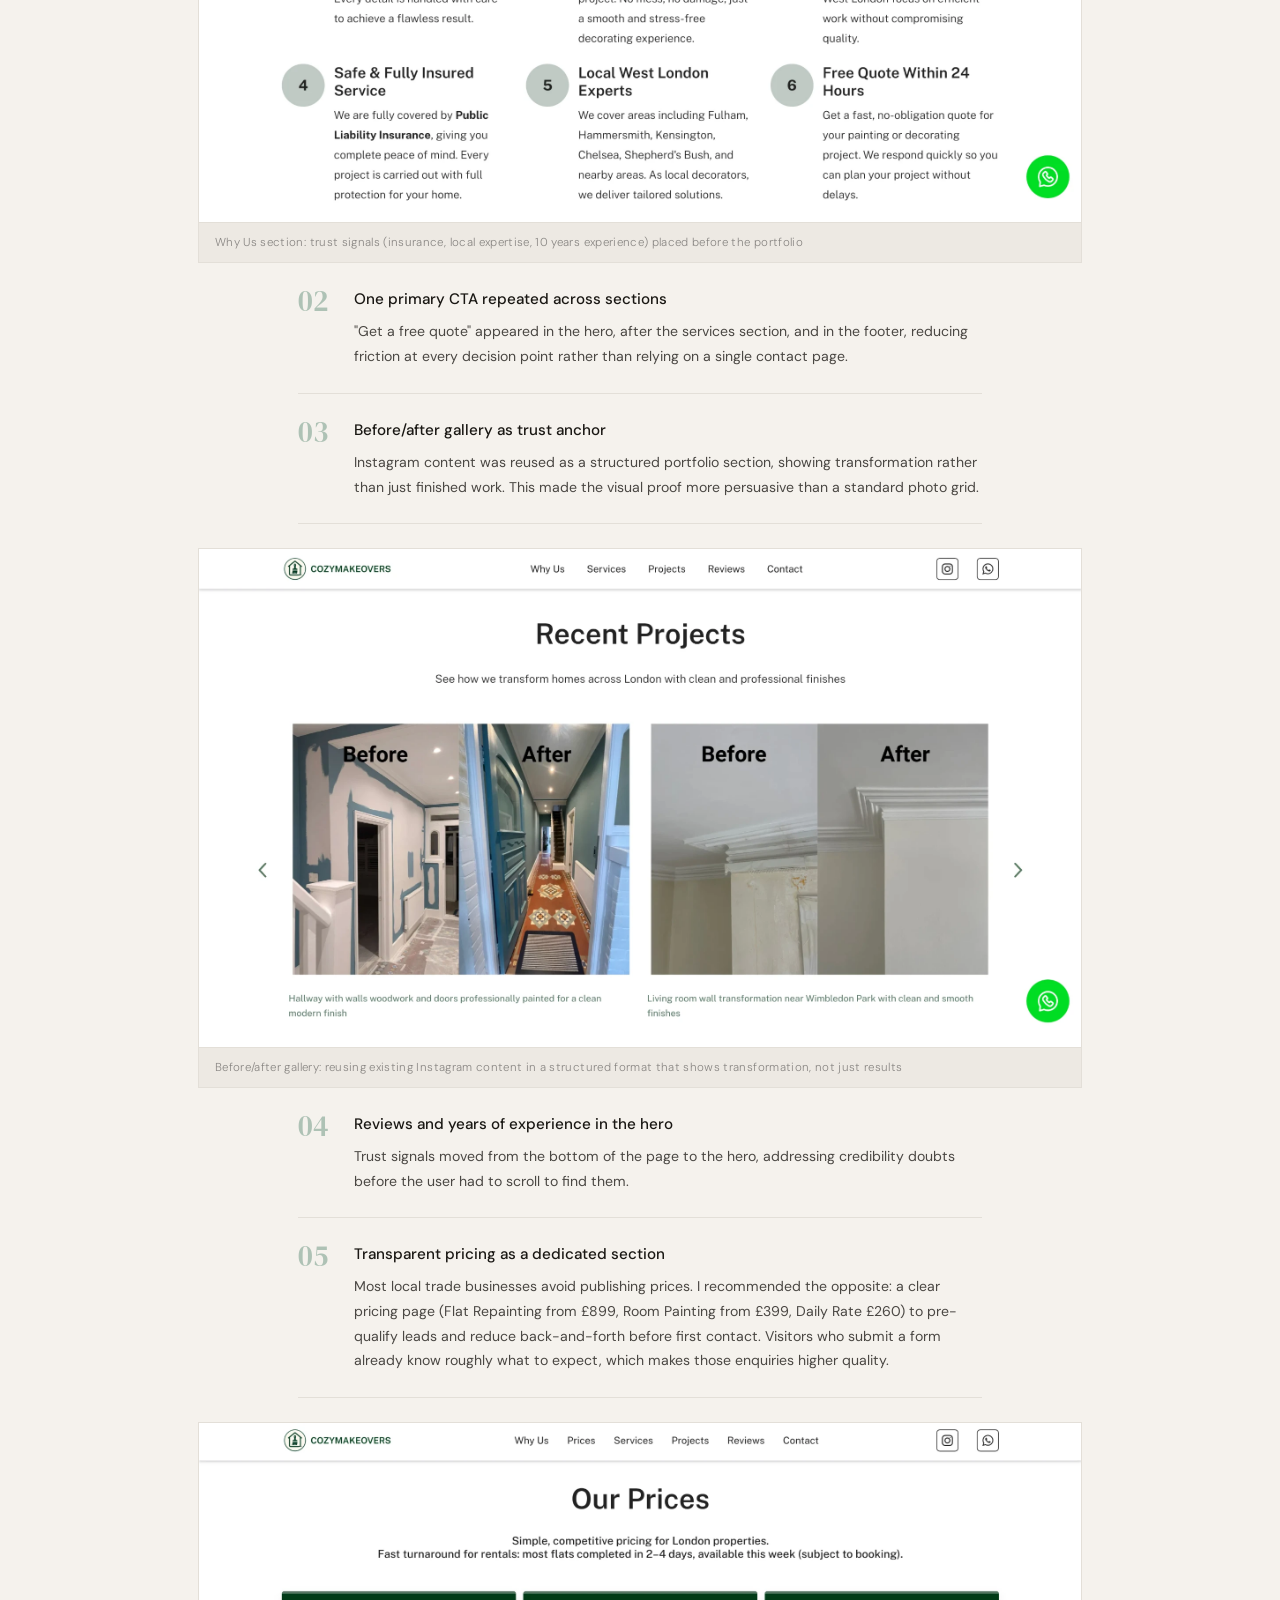
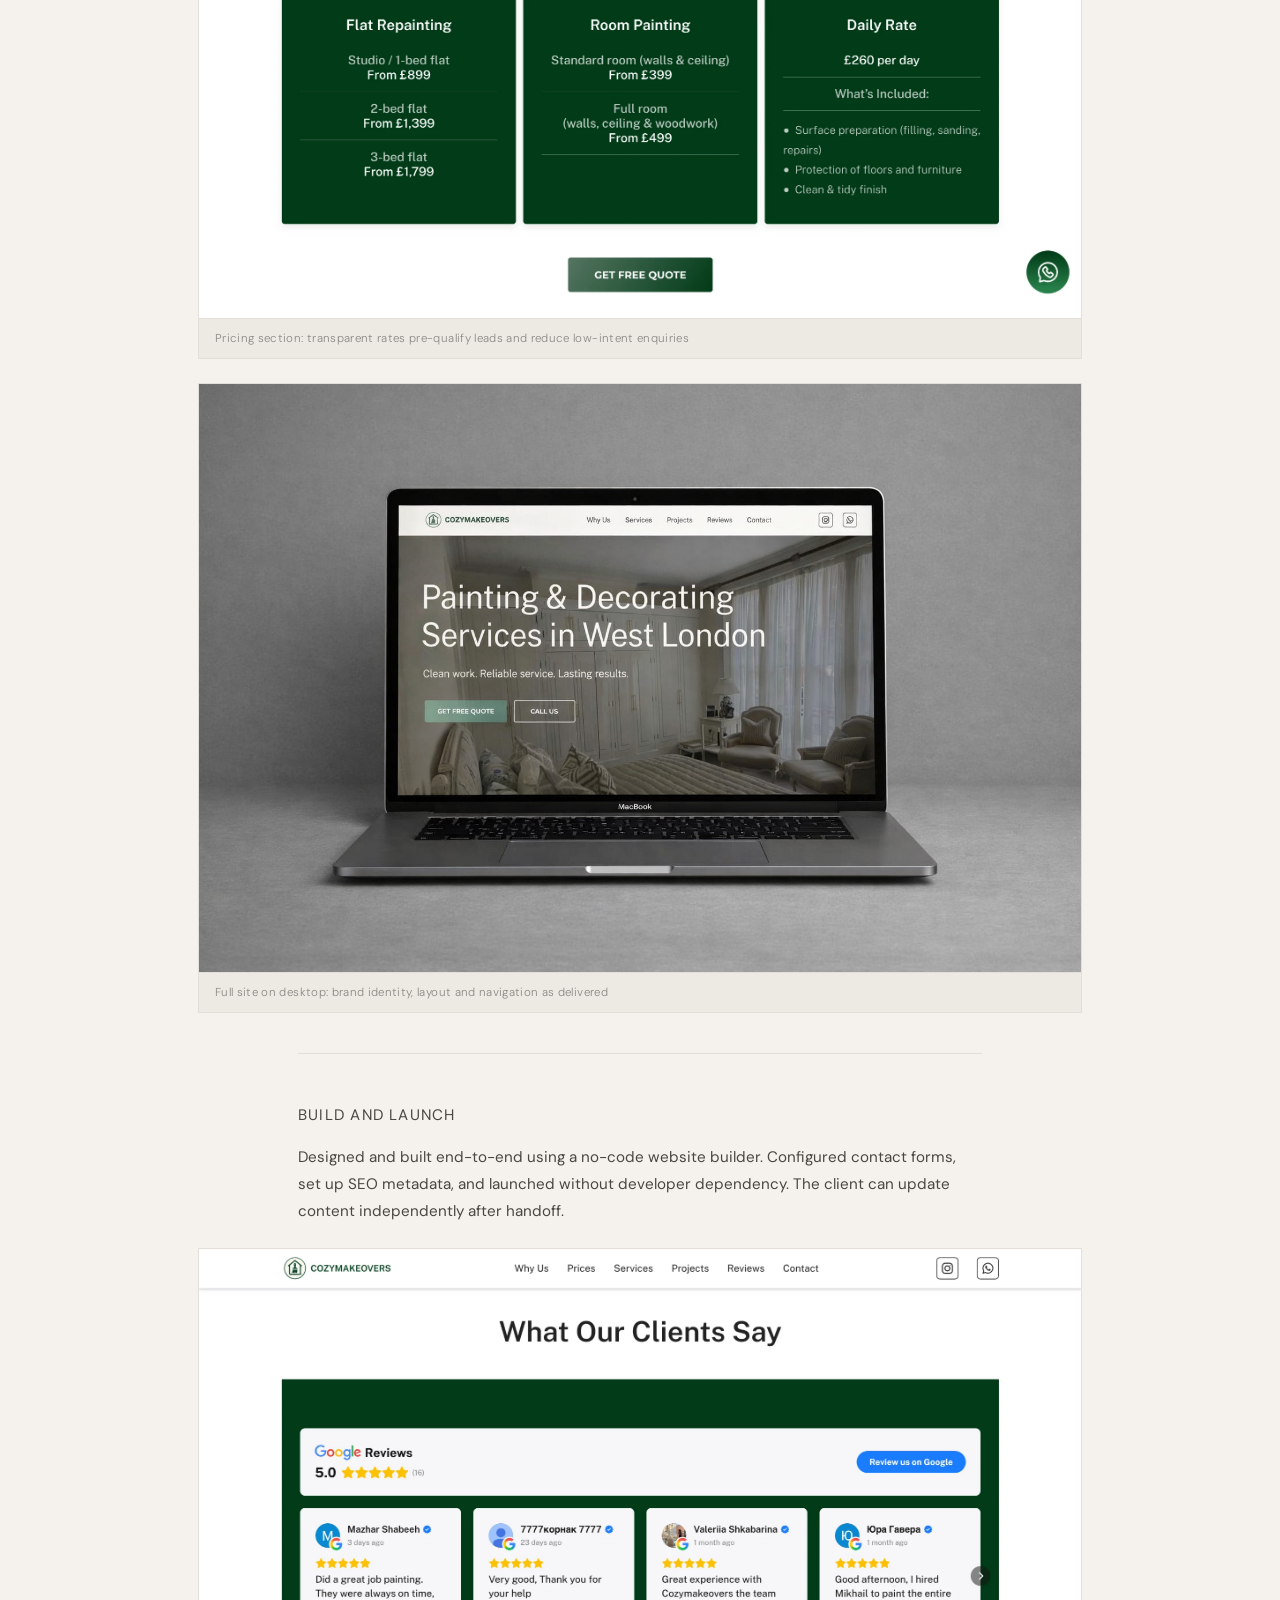
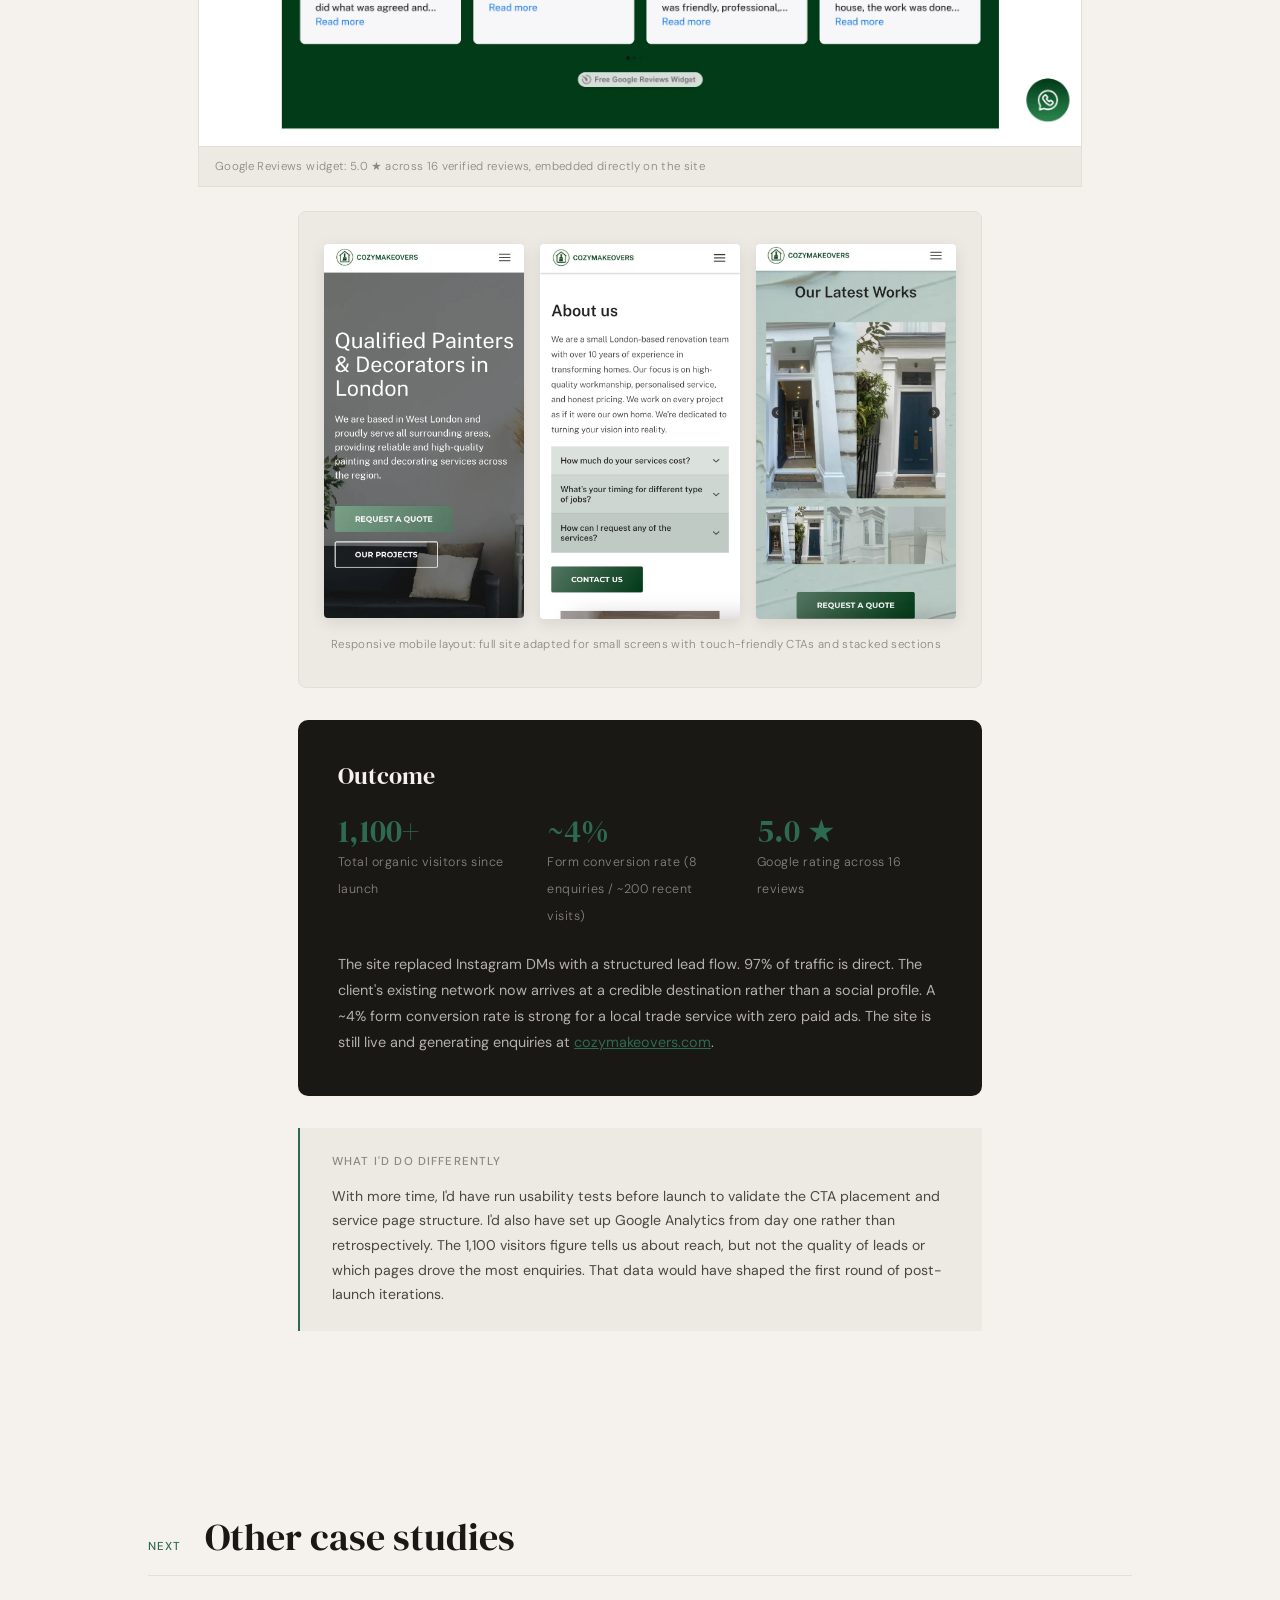
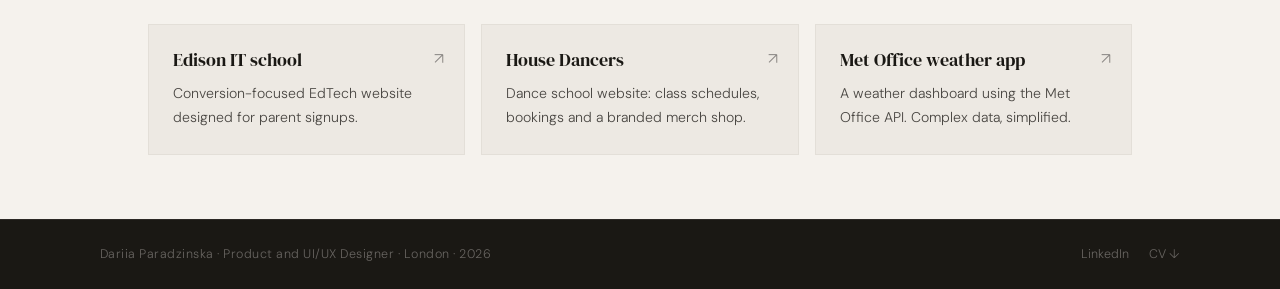
==== commit baf57063: "Fix image extensions" ====
--- a/projects/cozymakeovers.html
+++ b/projects/cozymakeovers.html
@@ -20,7 +20,7 @@
     />
     <meta
       property="og:image"
-      content="https://dariiaparadzinska.com/assets/images/cozymakeovers-cover.png"
+      content="https://dariiaparadzinska.com/assets/images/cozymakeovers-cover.jpg"
     />
     <meta name="twitter:card" content="summary_large_image" />
     <meta name="twitter:title" content="CozyMakeovers · Dariia Paradzinska" />
@@ -30,7 +30,7 @@
     />
     <meta
       name="twitter:image"
-      content="https://dariiaparadzinska.com/assets/images/cozymakeovers-cover.png"
+      content="https://dariiaparadzinska.com/assets/images/cozymakeovers-cover.jpg"
     />
     <link
       rel="preload"
@@ -178,7 +178,7 @@
         </p>
         <figure class="case-study-image">
           <img
-            src="../assets/images/cozymakeovers-hero.png"
+            src="../assets/images/cozymakeovers-hero.jpg"
             loading="lazy"
             alt="CozyMakeovers homepage hero section with full-width background image and dual CTA buttons"
           />
@@ -221,7 +221,7 @@
         </div>
         <figure class="case-study-image">
           <img
-            src="../assets/images/cozymakeovers-brand.png"
+            src="../assets/images/cozymakeovers-brand.jpg"
             loading="lazy"
             alt="CozyMakeovers logo development: 4 stages from initial concept to final brand identity"
           />
@@ -507,7 +507,7 @@
         </figure>
         <figure class="case-study-image">
           <img
-            src="../assets/images/cozymakeovers-cover.png"
+            src="../assets/images/cozymakeovers-cover.jpg"
             loading="lazy"
             alt="CozyMakeovers homepage shown on a laptop mockup"
           />
@@ -538,17 +538,17 @@
         <figure class="mobile-screens">
           <div class="mobile-screens-row">
             <img
-              src="../assets/images/cozymakeovers-mobile-1.png"
+              src="../assets/images/cozymakeovers-mobile-1.jpg"
               loading="lazy"
               alt="CozyMakeovers mobile — hero section"
             />
             <img
-              src="../assets/images/cozymakeovers-mobile-2.png"
+              src="../assets/images/cozymakeovers-mobile-2.jpg"
               loading="lazy"
               alt="CozyMakeovers mobile — services section"
             />
             <img
-              src="../assets/images/cozymakeovers-mobile-3.png"
+              src="../assets/images/cozymakeovers-mobile-3.jpg"
               loading="lazy"
               alt="CozyMakeovers mobile — contact and reviews"
             />
